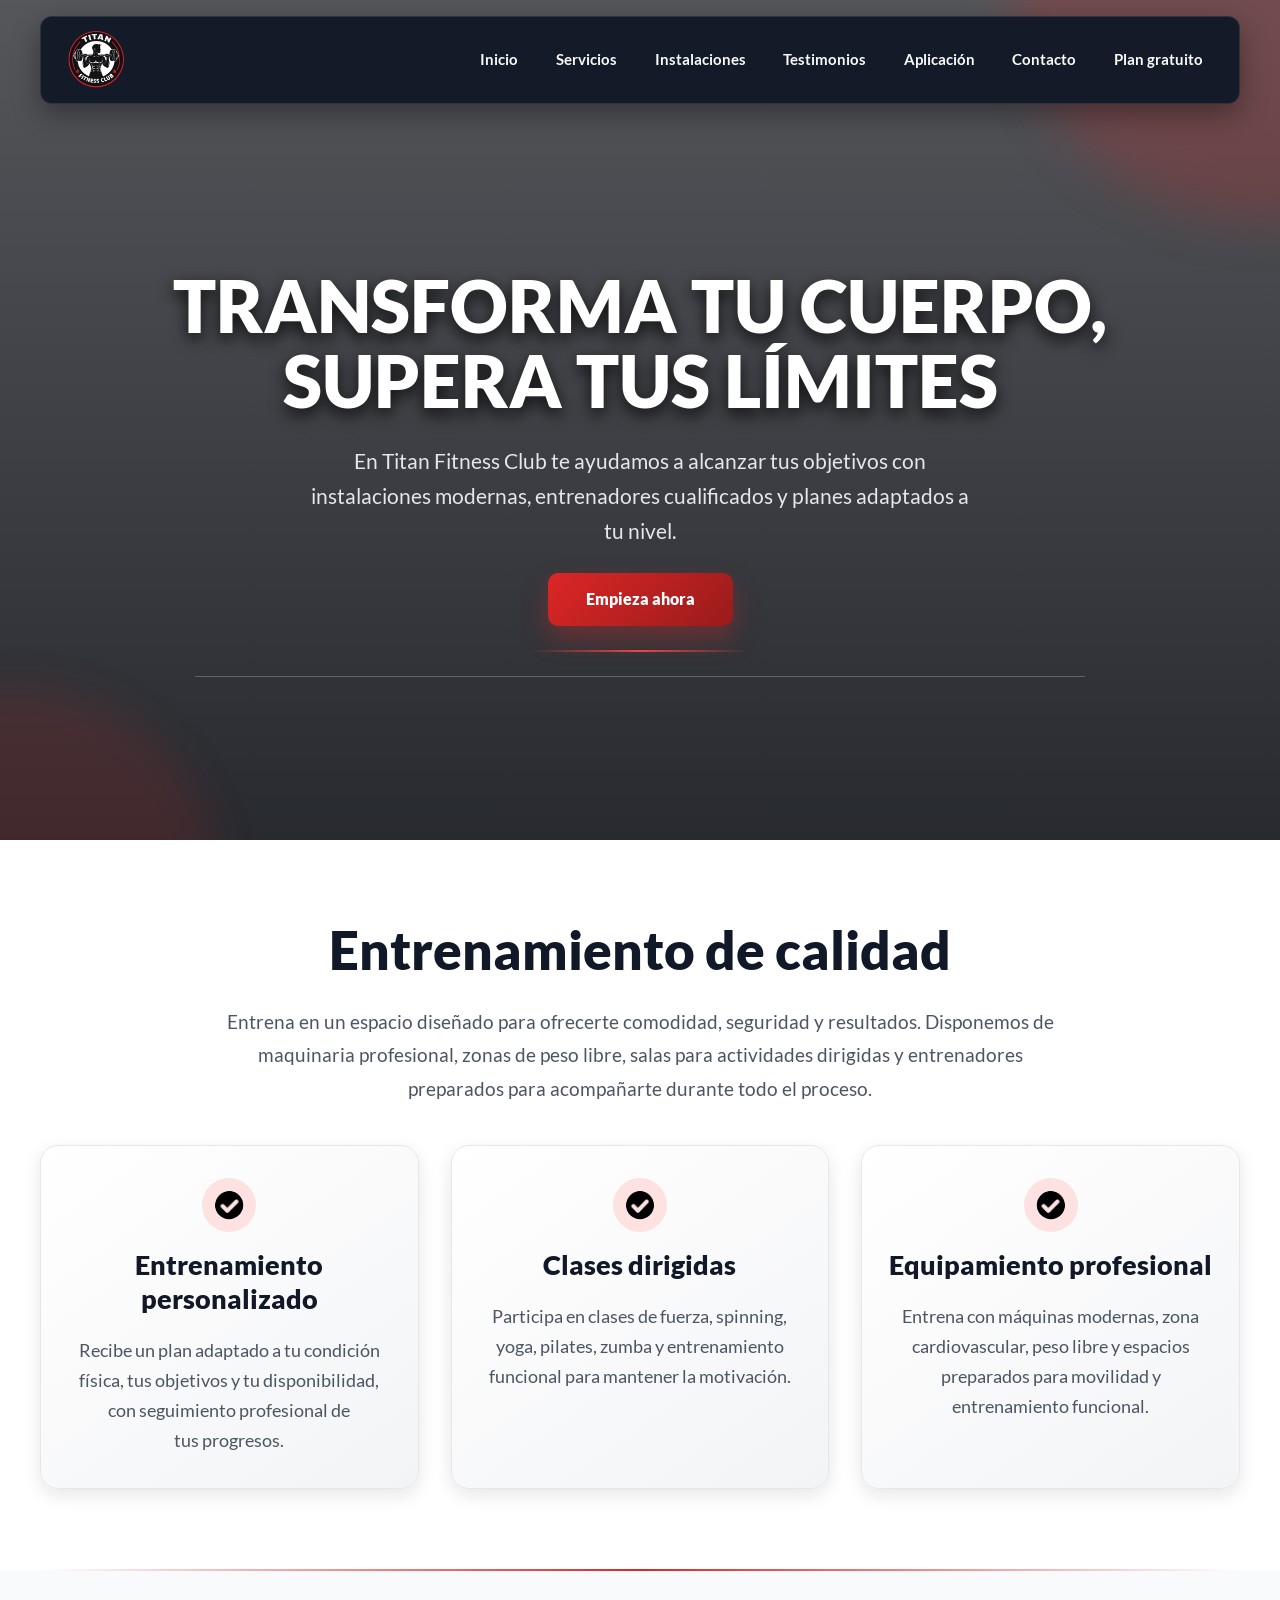
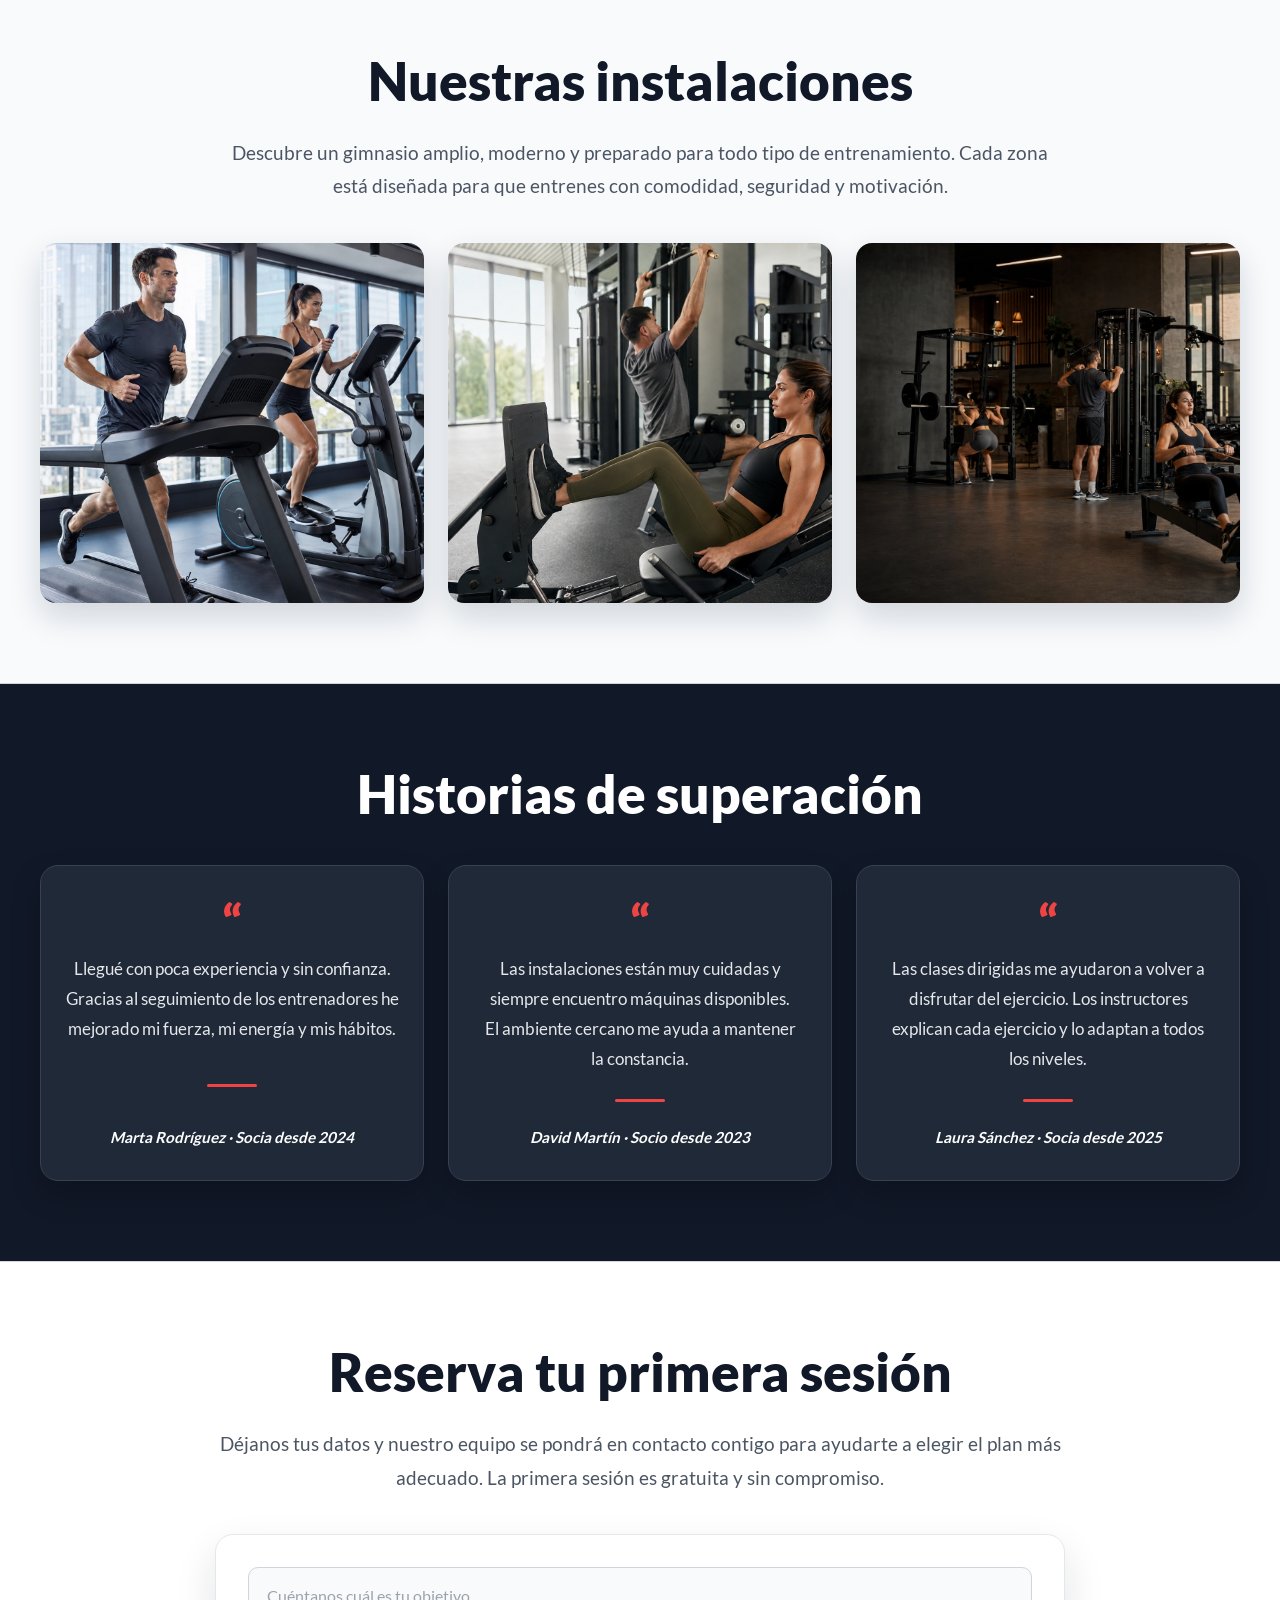
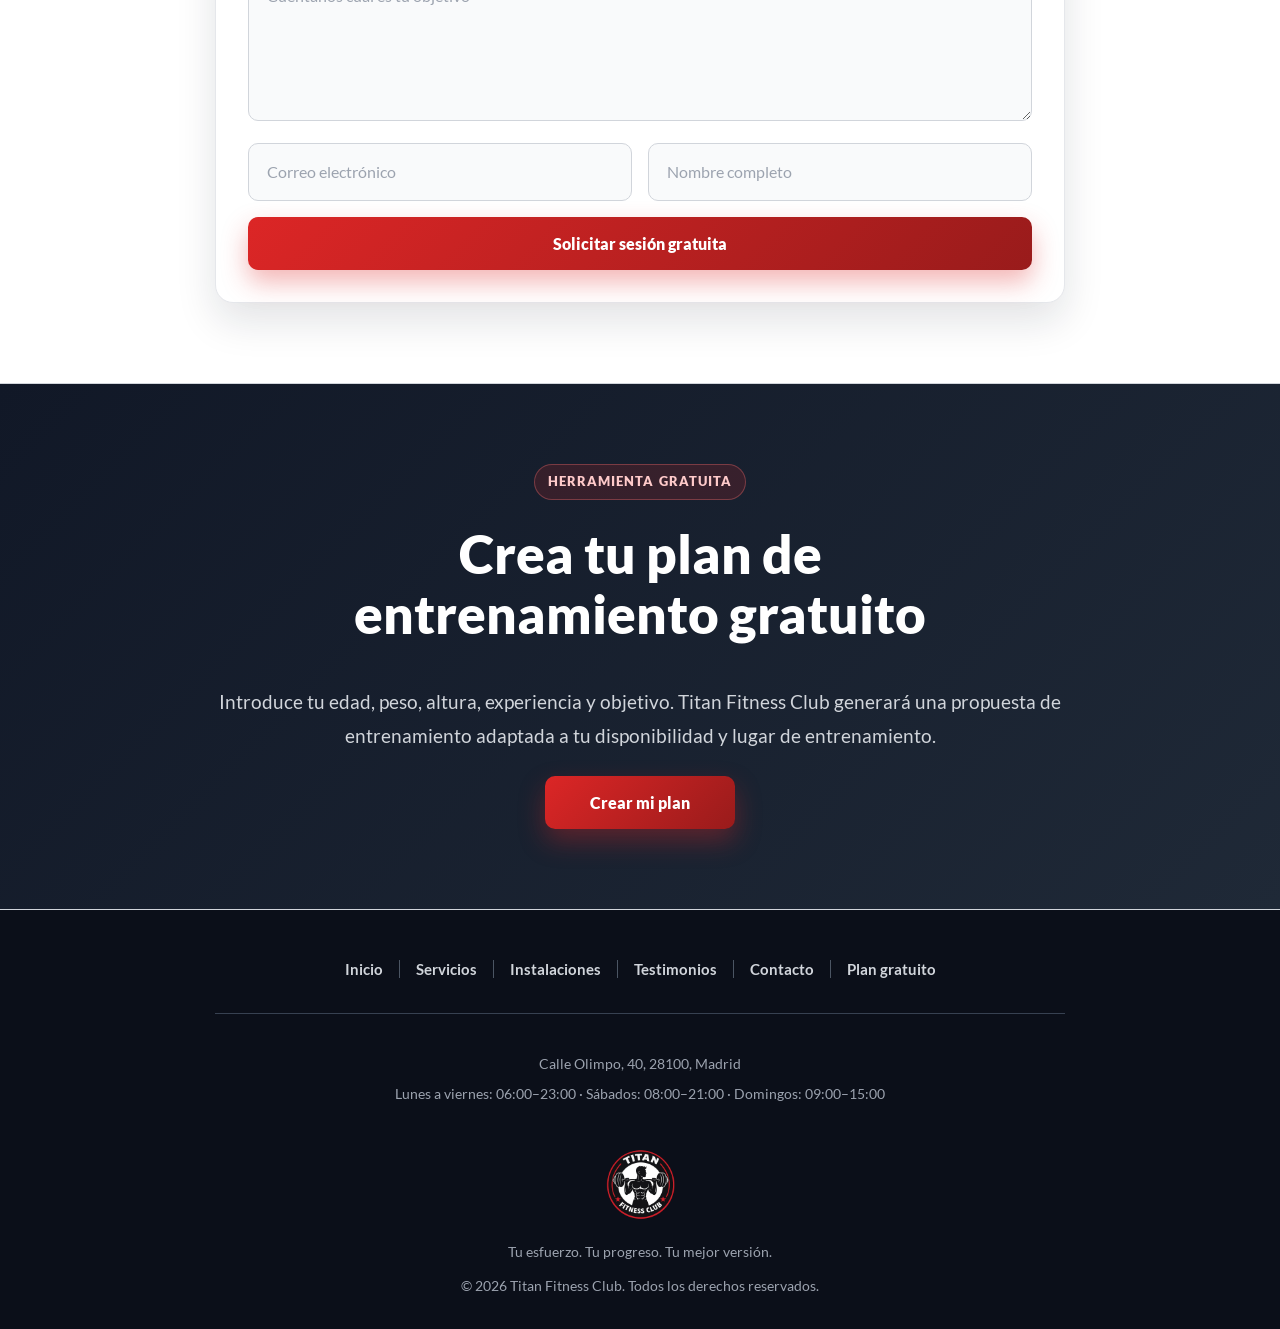
==== index.html @ e3893193 "Primer commit titan gym" ====
<!DOCTYPE html>
<html lang="es">

<head>
    <meta charset="UTF-8">
    <meta name="viewport" content="width=device-width, initial-scale=1.0">

    <meta name="description"
        content="Titan Fitness Club: gimnasio en Fuenlabrada con entrenamiento personalizado, clases dirigidas y equipamiento profesional.">
    <link rel="shortcut icon" href="/img/favicon/logo TITAN.ico" type="image/x-icon">

    <title>Titan Fitness Club</title>

    <link rel="stylesheet" href="/css/generales.css">
    <link rel="stylesheet" href="/css/style.css">
    <link rel="stylesheet" href="/css/responsivo.css">

    <link rel="shortcut icon" href="/img/logo/logo-titan.png" type="image/png">
</head>

<body>

    <header id="cabecera">

        <section class="logoymenu">

            <section class="menulog">
                <a href="#cabecera" aria-label="Ir al inicio">
                    <img src="/img/logo/logo TITAN.webp" alt="Logotipo de Titan Fitness Club" class="logo">
                </a>
            </section>

            <input type="checkbox" id="menuOculto" class="menuOculto" aria-label="Abrir o cerrar menú">

            <label for="menuOculto" class="menu-icon" aria-label="Abrir menú de navegación">
                &#8801;
            </label>

            <nav class="navegacionSub" aria-label="Navegación principal">
                <ul class="menu1">
                    <li><a href="#cabecera">Inicio</a></li>
                    <li><a href="#contenedorCaracteristicas">Servicios</a></li>
                    <li><a href="#galeriaDeProductos">Instalaciones</a></li>
                    <li><a href="#casosDeExito">Testimonios</a></li>
                    <li><a href="#descargaNuestraApp">Aplicación</a></li>
                    <li><a href="#contacto">Contacto</a></li>

                    <!-- Enlace hacia la aplicación del planificador -->
                    <li>
                        <a href="planificador.html">Plan gratuito</a>
                    </li>
                </ul>
            </nav>

        </section>

        <section class="contenedorTitulos">

            <h1 class="tituloWeb">
                Transforma tu cuerpo, supera tus límites
            </h1>

            <p class="subtitulo">
                En Titan Fitness Club te ayudamos a alcanzar tus objetivos
                con instalaciones modernas, entrenadores cualificados y
                planes adaptados a tu nivel.
            </p>

            <a href="#contacto" class="botonInicio">
                Empieza ahora
            </a>

            <div class="separadorGrisTexto"></div>
            <div class="separador2"></div>

        </section>

    </header>

    <main id="cuerpo">

        <!-- CARACTERÍSTICAS Y SERVICIOS -->

        <section id="contenedorCaracteristicas">

            <section class="textosCaracteristicas">

                <h2 class="tituloProducto titulos">
                    Entrenamiento de calidad
                </h2>

                <p class="parrafoCaracteristicas parrafos">
                    Entrena en un espacio diseñado para ofrecerte comodidad,
                    seguridad y resultados. Disponemos de maquinaria
                    profesional, zonas de peso libre, salas para actividades
                    dirigidas y entrenadores preparados para acompañarte
                    durante todo el proceso.
                </p>

            </section>

            <section id="bloqueCentralCaracteristicas">

                <section class="bloqueCentral1">

                    <figure class="contenedorLogoCheck">
                        <img src="/img/garrapata.png" alt="" class="imagencheck">

                        <h3 class="titlecentral">
                            Entrenamiento personalizado
                        </h3>
                    </figure>

                    <article class="bloque1">
                        <p class="textocolum">
                            Recibe un plan adaptado a tu condición física,
                            tus objetivos y tu disponibilidad, con seguimiento
                            profesional de tus progresos.
                        </p>
                    </article>

                </section>

                <section class="bloqueCentral1">

                    <figure class="contenedorLogoCheck">
                        <img src="/img/garrapata.png" alt="" class="imagencheck">

                        <h3 class="titlecentral">
                            Clases dirigidas
                        </h3>
                    </figure>

                    <article class="bloque1">
                        <p class="textocolum">
                            Participa en clases de fuerza, spinning, yoga,
                            pilates, zumba y entrenamiento funcional para
                            mantener la motivación.
                        </p>
                    </article>

                </section>

                <section class="bloqueCentral1">

                    <figure class="contenedorLogoCheck">
                        <img src="/img/garrapata.png" alt="" class="imagencheck">

                        <h3 class="titlecentral">
                            Equipamiento profesional
                        </h3>
                    </figure>

                    <article class="bloque1">
                        <p class="textocolum">
                            Entrena con máquinas modernas, zona cardiovascular,
                            peso libre y espacios preparados para movilidad y
                            entrenamiento funcional.
                        </p>
                    </article>

                </section>

            </section>

        </section>

        <div class="separadorAzul"></div>

        <!-- GALERÍA DE INSTALACIONES -->

        <section id="galeriaDeProductos">

            <h2 class="tituloGaleria titulos">
                Nuestras instalaciones
            </h2>

            <p class="textoGaleria parrafos">
                Descubre un gimnasio amplio, moderno y preparado para todo
                tipo de entrenamiento. Cada zona está diseñada para que
                entrenes con comodidad, seguridad y motivación.
            </p>

            <figure id="contenedorGaleria">

                <img src="/img/Corredores en cinta.webp" alt="Zona de musculación de Titan Fitness Club"
                    class="fotoGaleria" loading="lazy">

                <img src="/img/ejercicios de peso.webp" alt="Zona cardiovascular de Titan Fitness Club"
                    class="fotoGaleria" loading="lazy">

                <img src="/img/Ejercicios en máquinas.webp" alt="Sala de clases dirigidas de Titan Fitness Club"
                    class="fotoGaleria" loading="lazy">

            </figure>

        </section>

        <div class="separadorGris"></div>

        <!-- TESTIMONIOS -->

        <section class="casoExito" id="casosDeExito">

            <h2 class="tituloCasoExito titulos">
                Historias de superación
            </h2>

            <section id="contenedorCajas">

                <article class="caja">

                    <p class="textoCaso">
                        Llegué con poca experiencia y sin confianza. Gracias
                        al seguimiento de los entrenadores he mejorado mi
                        fuerza, mi energía y mis hábitos.
                    </p>

                    <div class="separadorCajas"></div>

                    <p class="nombre" id="nombreCeo1">
                        Marta Rodríguez · Socia desde 2024
                    </p>

                </article>

                <article class="caja">

                    <p class="textoCaso">
                        Las instalaciones están muy cuidadas y siempre
                        encuentro máquinas disponibles. El ambiente cercano
                        me ayuda a mantener la constancia.
                    </p>

                    <div class="separadorCajas"></div>

                    <p class="nombre" id="nombreCeo2">
                        David Martín · Socio desde 2023
                    </p>

                </article>

                <article class="caja">

                    <p class="textoCaso">
                        Las clases dirigidas me ayudaron a volver a disfrutar
                        del ejercicio. Los instructores explican cada ejercicio
                        y lo adaptan a todos los niveles.
                    </p>

                    <div class="separadorCajas"></div>

                    <p class="nombre" id="nombreCeo3">
                        Laura Sánchez · Socia desde 2025
                    </p>

                </article>

            </section>

        </section>

        <div class="separadorGris"></div>

        <!-- CONTACTO -->

        <section id="contacto">

            <h2 class="contacto titulos">
                Reserva tu primera sesión
            </h2>

            <p class="parrafoContacto parrafos">
                Déjanos tus datos y nuestro equipo se pondrá en contacto
                contigo para ayudarte a elegir el plan más adecuado.
                La primera sesión es gratuita y sin compromiso.
            </p>

            <form id="formularioContactanos" action="#" method="post">

                <section class="formularioSub">

                    <label for="mensaje" class="sr-only">
                        Mensaje
                    </label>

                    <textarea placeholder="Cuéntanos cuál es tu objetivo" id="mensaje" name="mensaje" rows="5"
                        required></textarea>

                </section>

                <section class="formulariosInf">

                    <label for="correo" class="sr-only">
                        Correo electrónico
                    </label>

                    <input type="email" class="emailAddress" id="correo" name="correo" placeholder="Correo electrónico"
                        autocomplete="email" required>

                    <label for="nombreCompleto" class="sr-only">
                        Nombre completo
                    </label>

                    <input type="text" class="fullName" id="nombreCompleto" name="nombreCompleto"
                        placeholder="Nombre completo" autocomplete="name" required>

                    <button type="submit" id="botonEnvio" class="botonFormulario">
                        Solicitar sesión gratuita
                    </button>

                </section>

            </form>

        </section>

        <div class="separadorGris"></div>

        <!-- APLICACIÓN -->


        <section class="bloqueDescargaApp" id="descargaNuestraApp">

            <!-- Contenedor del texto promocional -->
            <div class="presentacionPlanificador">

                <!-- Etiqueta destacada -->
                <span class="etiquetaPlanificador">
                    Herramienta gratuita
                </span>

                <!-- Título de la sección -->
                <h2 class="tituloApp titulos">
                    Crea tu plan de entrenamiento gratuito
                </h2>

                <!-- Descripción -->
                <p class="textoApp parrafos" id="textoAppid">
                    Introduce tu edad, peso, altura, experiencia y objetivo.
                    Titan Fitness Club generará una propuesta de entrenamiento
                    adaptada a tu disponibilidad y lugar de entrenamiento.
                </p>

                <!-- Enlace hacia la página independiente -->
                <a href="planificador.html" class="botonApp" id="butonAppid">
                    Crear mi plan
                </a>

            </div>

        </section>

    </main>

    <div class="separadorGris"></div>

    <footer id="pie">

        <nav class="contenedorNavInf" aria-label="Navegación del pie de página">

            <ul class="navegacionInf">

                <li><a href="#cabecera">Inicio</a></li>

                <li aria-hidden="true">
                    <div class="separadorMenu1"></div>
                </li>

                <li>
                    <a href="#contenedorCaracteristicas">Servicios</a>
                </li>

                <li aria-hidden="true">
                    <div class="separadorMenu1"></div>
                </li>

                <li>
                    <a href="#galeriaDeProductos">Instalaciones</a>
                </li>

                <li aria-hidden="true">
                    <div class="separadorMenu1"></div>
                </li>

                <li>
                    <a href="#casosDeExito">Testimonios</a>
                </li>

                <li aria-hidden="true">
                    <div class="separadorMenu1"></div>
                </li>

                <li>
                    <a href="#contacto">Contacto</a>
                </li>

                <li aria-hidden="true">
                    <div class="separadorMenu1"></div>
                </li>

                <!-- Enlace hacia el planificador desde el pie de página -->
                <li>
                    <a href="planificador.html">Plan gratuito</a>
                </li>


            </ul>

        </nav>

        <div class="separadorpie"></div>

        <section class="textoPieInf">

            <p class="textoPie1">
                Calle Olimpo, 40, 28100, Madrid
            </p>

            <p class="textoPie1">
                Lunes a viernes: 06:00–23:00 ·
                Sábados: 08:00–21:00 ·
                Domingos: 09:00–15:00
            </p>

        </section>

        <section class="textoPie">

            <img src="/img/logo/logo TITAN.webp" alt="Logotipo de Titan Fitness Club" class="logoPieC" loading="lazy">

            <p class="textoPie2">
                Tu esfuerzo. Tu progreso. Tu mejor versión.
            </p>

            <p class="textoPie2">
                © 2026 Titan Fitness Club. Todos los derechos reservados.
            </p>

        </section>

    </footer>
    <script src="/js/app.js" defer></script>

</body>

</html>
---- css/generales.css ----
/* =========================================================
   TITAN FITNESS CLUB
   GENERALES.CSS
   Reset, variables, fuentes y estilos globales
========================================================= */

/* =========================
   VARIABLES
========================= */

:root {
    --color-primary: #dc2626;
    --color-primary-dark: #991b1b;
    --color-primary-light: #fee2e2;

    --color-dark: #0b0f19;
    --color-dark-soft: #111827;
    --color-surface-dark: #1f2937;

    --color-text: #111827;
    --color-text-soft: #4b5563;
    --color-text-light: #e5e7eb;
    --color-muted: #9ca3af;

    --color-white: #ffffff;
    --color-background: #ffffff;
    --color-background-soft: #f8fafc;

    --color-border: #d1d5db;
    --color-border-dark: #374151;

    --shadow-small: 0 6px 18px rgb(15 23 42 / 10%);
    --shadow-medium: 0 14px 32px rgb(15 23 42 / 16%);
    --shadow-large: 0 22px 48px rgb(15 23 42 / 24%);

    --radius-small: 8px;
    --radius-medium: 12px;
    --radius-large: 18px;
    --radius-round: 999px;

    --container-width: 1200px;

    --transition-fast: 180ms ease;
    --transition-normal: 280ms ease;
}

/* =========================
   RESET
========================= */

*,
*::before,
*::after {
    box-sizing: border-box;
    margin: 0;
    padding: 0;
}

html {
    width: 100%;
    min-height: 100%;
    scroll-behavior: smooth;
    scroll-padding-top: 100px;
}

body {
    width: 100%;
    min-height: 100vh;

    color: var(--color-text);
    font-family: "Lato", Arial, Helvetica, sans-serif;
    font-size: 16px;
    font-weight: 400;
    line-height: 1.5;

    background-color: var(--color-background);
    overflow-x: hidden;
}

/* =========================
   FUENTES
========================= */

@font-face {
    font-family: "Lato";
    src: url("/fonts/Lato/Lato-Regular.ttf") format("truetype");
    font-style: normal;
    font-weight: 400;
    font-display: swap;
}

@font-face {
    font-family: "Lato";
    src: url("/fonts/Lato/Lato-Bold.ttf") format("truetype");
    font-style: normal;
    font-weight: 700;
    font-display: swap;
}

@font-face {
    font-family: "Lato";
    src: url("/fonts/Lato/Lato-Black.ttf") format("truetype");
    font-style: normal;
    font-weight: 900;
    font-display: swap;
}

/* =========================
   ELEMENTOS BASE
========================= */

body,
header,
main,
footer,
section,
article,
nav,
figure {
    display: block;
}

main {
    width: 100%;
}

img,
picture,
svg,
video {
    display: block;
    max-width: 100%;
}

img {
    height: auto;
}

ul,
ol {
    list-style: none;
}

a {
    color: inherit;
    text-decoration: none;
}

button,
input,
textarea,
select {
    color: inherit;
    font: inherit;
}

button {
    border: 0;
    cursor: pointer;
}

input,
textarea,
select {
    width: 100%;
}

textarea {
    resize: vertical;
}

button,
a,
input,
textarea,
select {
    -webkit-tap-highlight-color: transparent;
}

/* =========================
   ACCESIBILIDAD
========================= */

.sr-only {
    position: absolute;

    width: 1px;
    height: 1px;

    padding: 0;
    margin: -1px;

    overflow: hidden;
    clip: rect(0, 0, 0, 0);
    white-space: nowrap;

    border: 0;
}

a:focus-visible,
button:focus-visible,
input:focus-visible,
textarea:focus-visible,
select:focus-visible,
.menu-icon:focus-visible {
    outline: 3px solid var(--color-primary);
    outline-offset: 3px;
}

/* =========================
   TEXTOS GENERALES
========================= */

.titulos {
    width: 100%;
    margin: 0;

    color: var(--color-text);

    font-size: clamp(1.9rem, 7vw, 3.3rem);
    font-weight: 900;
    line-height: 1.15;

    text-align: center;
    text-wrap: balance;
}

.parrafos {
    width: min(100%, 850px);
    margin: 1rem auto 0;

    color: var(--color-text-soft);

    font-size: clamp(1rem, 1.5vw, 1.2rem);
    line-height: 1.75;

    text-align: center;
    text-wrap: pretty;
}

/* =========================
   SEPARADORES
========================= */

.separadorGris {
    width: 100%;
    height: 1px;
    background-color: var(--color-border);
}

.separadorAzul {
    width: min(calc(100% - 2rem), var(--container-width));
    height: 2px;
    margin-inline: auto;

    background:
        linear-gradient(
            90deg,
            transparent,
            var(--color-primary),
            transparent
        );
}

.separador3 {
    width: 100%;
    height: 1px;
    background-color: var(--color-border);
}

.separador4 {
    width: 100%;
    height: 1px;
    background-color: var(--color-primary);
}

/* =========================
   SELECCIÓN
========================= */

::selection {
    color: var(--color-white);
    background-color: var(--color-primary);
}

/* =========================
   SCROLLBAR
========================= */

::-webkit-scrollbar {
    width: 10px;
}

::-webkit-scrollbar-track {
    background-color: #e5e7eb;
}

::-webkit-scrollbar-thumb {
    background-color: var(--color-primary-dark);
    border: 2px solid #e5e7eb;
    border-radius: var(--radius-round);
}

::-webkit-scrollbar-thumb:hover {
    background-color: var(--color-primary);
}

/* =========================
   MOVIMIENTO REDUCIDO
========================= */

@media (prefers-reduced-motion: reduce) {
    html {
        scroll-behavior: auto;
    }

    *,
    *::before,
    *::after {
        scroll-behavior: auto !important;
        animation-duration: 0.01ms !important;
        animation-iteration-count: 1 !important;
        transition-duration: 0.01ms !important;
    }
}
---- css/style.css ----
/* =========================================================
   TITAN FITNESS CLUB
   STYLE.CSS
   Diseño base mobile-first
========================================================= */

/* =========================================================
   CABECERA
========================================================= */

#cabecera {
    width: 100%;
    min-height: 100svh;
    padding: 1rem 0;

    display: flex;
    flex-direction: column;

    position: relative;
    isolation: isolate;

    background:
        linear-gradient(
            rgb(4 7 13 / 68%),
            rgb(4 7 13 / 86%)
        ),
        url("/img/gimnasio/portada-gimnasio.jpg")
        center / cover no-repeat;

    overflow: clip;
}

#cabecera::before,
#cabecera::after {
    content: "";

    position: absolute;
    z-index: -1;

    border-radius: 50%;
    pointer-events: none;
}

#cabecera::before {
    width: 500px;
    height: 500px;

    top: -280px;
    right: -230px;

    background-color: rgb(220 38 38 / 22%);
    filter: blur(25px);
}

#cabecera::after {
    width: 400px;
    height: 400px;

    bottom: -250px;
    left: -180px;

    background-color: rgb(220 38 38 / 14%);
    filter: blur(20px);
}

/* =========================================================
   LOGO Y NAVEGACIÓN
========================================================= */

.logoymenu {
    width: min(calc(100% - 2rem), var(--container-width));
    min-height: 70px;

    margin-inline: auto;
    padding: 0.5rem 1rem;

    display: flex;
    align-items: center;

    position: relative;
    z-index: 100;

    background-color: rgb(17 24 39 / 96%);
    border: 1px solid rgb(255 255 255 / 10%);
    border-radius: var(--radius-medium);

    box-shadow: 0 10px 28px rgb(0 0 0 / 35%);
    backdrop-filter: blur(12px);
}

.menulog {
    display: flex;
    align-items: center;
    flex-shrink: 0;
}

.menulog a {
    display: flex;
    align-items: center;
}

.logo {
    width: clamp(56px, 14vw, 76px);
    aspect-ratio: 1;

    object-fit: contain;
    border-radius: 50%;
}

.menuOculto {
    position: absolute;

    width: 1px;
    height: 1px;

    opacity: 0;
    pointer-events: none;
}

.menu-icon {
    width: 46px;
    height: 46px;
    margin-left: auto;

    display: inline-flex;
    justify-content: center;
    align-items: center;

    color: var(--color-white);

    font-size: 2.2rem;
    line-height: 1;

    cursor: pointer;
    border-radius: var(--radius-small);

    transition:
        color var(--transition-fast),
        background-color var(--transition-fast);
}

.menu-icon:hover {
    color: #f87171;
    background-color: rgb(255 255 255 / 8%);
}

.navegacionSub {
    width: 100%;

    position: absolute;
    top: calc(100% + 0.5rem);
    right: 0;

    z-index: 200;

    visibility: hidden;
    opacity: 0;
    transform: translateY(-8px);
    pointer-events: none;

    transition:
        opacity var(--transition-fast),
        transform var(--transition-fast),
        visibility var(--transition-fast);
}

.menuOculto:checked ~ .navegacionSub {
    visibility: visible;
    opacity: 1;
    transform: translateY(0);
    pointer-events: auto;
}

.menu1 {
    width: min(92%, 320px);
    margin-left: auto;
    padding: 1rem;

    display: flex;
    flex-direction: column;
    gap: 0.4rem;

    background-color: rgb(17 24 39 / 99%);
    border: 1px solid var(--color-border-dark);
    border-radius: var(--radius-medium);

    box-shadow: 0 16px 32px rgb(0 0 0 / 42%);
}

.menu1 li {
    width: 100%;
}

.menu1 a {
    width: 100%;
    padding: 0.85rem 1rem;

    display: block;

    color: #f9fafb;

    font-size: 1rem;
    font-weight: 700;

    border-radius: var(--radius-small);

    transition:
        color var(--transition-fast),
        background-color var(--transition-fast);
}

.menu1 a:hover {
    color: var(--color-white);
    background-color: var(--color-primary);
}

/* =========================================================
   HERO
========================================================= */

.contenedorTitulos {
    width: min(100%, 1000px);
    min-height: calc(100svh - 100px);

    margin-inline: auto;
    padding: 4rem 1.25rem 3rem;

    display: flex;
    flex-direction: column;
    justify-content: center;
    align-items: center;
    gap: 1.5rem;
}

.tituloWeb {
    width: min(100%, 950px);

    color: var(--color-white);

    font-size: clamp(2rem, 10vw, 4.8rem);
    font-weight: 900;
    line-height: 1.05;

    text-align: center;
    text-transform: uppercase;
    text-wrap: balance;

    text-shadow: 0 6px 16px rgb(0 0 0 / 80%);
}

.subtitulo {
    width: min(100%, 720px);

    color: var(--color-text-light);

    font-size: clamp(1rem, 4.5vw, 1.3rem);
    line-height: 1.7;

    text-align: center;
    text-wrap: pretty;
}

.botonInicio,
.botonFormulario,
.botonApp {
    min-height: 50px;
    padding: 0.9rem 1.8rem;

    display: inline-flex;
    justify-content: center;
    align-items: center;

    color: var(--color-white);

    font-weight: 800;
    text-align: center;

    background:
        linear-gradient(
            135deg,
            var(--color-primary),
            var(--color-primary-dark)
        );

    border-radius: 10px;
    box-shadow: 0 12px 26px rgb(220 38 38 / 34%);

    transition:
        transform var(--transition-normal),
        box-shadow var(--transition-normal),
        filter var(--transition-normal);
}

.botonInicio {
    min-width: 185px;
}

.botonInicio:hover,
.botonFormulario:hover,
.botonApp:hover {
    transform: translateY(-3px);
    box-shadow: 0 17px 34px rgb(220 38 38 / 44%);
    filter: brightness(1.06);
}

.botonInicio:active,
.botonFormulario:active,
.botonApp:active {
    transform: translateY(0);
}

.separadorGrisTexto {
    width: min(35%, 220px);
    height: 2px;

    background:
        linear-gradient(
            90deg,
            transparent,
            #ef4444,
            transparent
        );
}

.separador2 {
    width: min(95%, 1100px);
    height: 1px;
    background-color: rgb(255 255 255 / 24%);
}

/* =========================================================
   CUERPO
========================================================= */

#cuerpo {
    width: 100%;
    background-color: var(--color-background);
}

/* =========================================================
   CARACTERÍSTICAS
========================================================= */

#contenedorCaracteristicas {
    width: 100%;
    padding: 4rem 1rem;

    background-color: var(--color-white);
}

.textosCaracteristicas {
    width: min(100%, 950px);
    margin-inline: auto;
}

.tituloProducto {
    margin: 0;
}

.parrafoCaracteristicas {
    margin-top: 1.5rem;
}

#bloqueCentralCaracteristicas {
    width: min(100%, var(--container-width));
    margin: 2.5rem auto 0;

    display: grid;
    grid-template-columns: 1fr;
    gap: 1.25rem;
}

.bloqueCentral1 {
    width: 100%;
    min-width: 0;
    padding: 1.5rem 1.25rem;

    display: flex;
    flex-direction: column;
    align-items: center;

    background:
        linear-gradient(
            145deg,
            var(--color-white),
            #f3f4f6
        );

    border: 1px solid #e5e7eb;
    border-radius: var(--radius-large);

    box-shadow: var(--shadow-small);

    transition:
        transform var(--transition-normal),
        border-color var(--transition-normal),
        box-shadow var(--transition-normal);
}

.bloqueCentral1:hover {
    transform: translateY(-6px);
    border-color: var(--color-primary);
    box-shadow: var(--shadow-medium);
}

.contenedorLogoCheck {
    width: 100%;

    display: flex;
    flex-direction: column;
    align-items: center;
    gap: 1rem;
}

.imagencheck {
    width: 54px;
    aspect-ratio: 1;
    padding: 0.8rem;

    object-fit: contain;

    background-color: var(--color-primary-light);
    border-radius: 50%;
}

.titlecentral {
    width: 100%;

    color: var(--color-text);

    font-size: clamp(1.3rem, 4vw, 1.7rem);
    font-weight: 800;
    line-height: 1.25;

    text-align: center;
    text-wrap: balance;
}

.bloque1 {
    width: 100%;
    margin-top: 1.25rem;
}

.textocolum {
    width: 100%;

    color: var(--color-text-soft);

    font-size: clamp(1rem, 1.4vw, 1.1rem);
    line-height: 1.7;

    text-align: center;
    text-wrap: pretty;
}

/* =========================================================
   GALERÍA
========================================================= */

#galeriaDeProductos {
    width: 100%;
    padding: 4rem 1rem;

    display: flex;
    flex-direction: column;
    align-items: center;

    background-color: var(--color-background-soft);
}

.tituloGaleria {
    margin: 0;
}

.textoGaleria {
    margin-top: 1.5rem;
}

#contenedorGaleria {
    width: min(100%, var(--container-width));
    margin: 2.5rem auto 0;

    display: grid;
    grid-template-columns: 1fr;
    gap: 1.25rem;
}

.fotoGaleria {
    width: 100%;
    height: 250px;

    object-fit: cover;

    border-radius: 16px;
    box-shadow: var(--shadow-medium);

    transition:
        transform var(--transition-normal),
        filter var(--transition-normal),
        box-shadow var(--transition-normal);
}

.fotoGaleria:hover {
    transform: translateY(-6px) scale(1.015);
    filter: brightness(0.9);
    box-shadow: var(--shadow-large);
}

/* =========================================================
   TESTIMONIOS
========================================================= */

#casosDeExito {
    width: 100%;
    padding: 4rem 1rem;

    background-color: var(--color-dark-soft);
    overflow: clip;
}

.tituloCasoExito {
    color: var(--color-white);
}

#contenedorCajas {
    width: min(100%, var(--container-width));
    margin: 2.5rem auto 0;

    display: grid;
    grid-template-columns: 1fr;
    gap: 1.25rem;
}

.caja {
    width: 100%;
    min-width: 0;
    padding: 1.75rem 1.25rem;

    display: flex;
    flex-direction: column;
    align-items: center;
    justify-content: space-between;

    background-color: var(--color-surface-dark);
    border: 1px solid var(--color-border-dark);
    border-radius: var(--radius-large);

    box-shadow: 0 14px 30px rgb(0 0 0 / 22%);

    transition:
        transform var(--transition-normal),
        border-color var(--transition-normal);
}

.caja:hover {
    transform: translateY(-6px);
    border-color: #ef4444;
}

.textoCaso {
    color: var(--color-text-light);

    font-size: 1.05rem;
    line-height: 1.8;

    text-align: center;
    text-wrap: pretty;
}

.textoCaso::before {
    content: "“";

    display: block;
    margin-bottom: 0.5rem;

    color: #ef4444;

    font-size: 3rem;
    font-weight: 900;
    line-height: 1;
}

.separadorCajas {
    width: 50px;
    height: 3px;
    margin: 1.5rem 0;

    background-color: #ef4444;
    border-radius: var(--radius-round);
}

.nombre {
    color: var(--color-white);

    font-size: 0.95rem;
    font-style: italic;
    font-weight: 700;

    text-align: center;
}

/* =========================================================
   CONTACTO
========================================================= */

#contacto {
    width: 100%;
    padding: 4rem 1rem;

    display: flex;
    flex-direction: column;
    align-items: center;

    background-color: var(--color-white);
}

.parrafoContacto {
    margin-top: 1.5rem;
}

#formularioContactanos {
    width: min(100%, 850px);
    margin: 2.5rem auto 0;
    padding: 1.25rem;

    display: flex;
    flex-direction: column;
    gap: 1rem;

    background-color: var(--color-white);
    border: 1px solid #e5e7eb;
    border-radius: var(--radius-large);

    box-shadow: 0 18px 40px rgb(15 23 42 / 12%);
}

.formularioSub {
    width: 100%;
}

.formulariosInf {
    width: 100%;

    display: grid;
    grid-template-columns: 1fr;
    gap: 1rem;
}

#mensaje,
.emailAddress,
.fullName {
    width: 100%;
    min-width: 0;
    padding: 1rem 1.1rem;

    color: var(--color-text);

    background-color: #f9fafb;
    border: 1px solid var(--color-border);
    border-radius: 10px;
    outline: none;

    transition:
        border-color var(--transition-fast),
        box-shadow var(--transition-fast),
        background-color var(--transition-fast);
}

#mensaje {
    min-height: 140px;
}

#mensaje::placeholder,
.emailAddress::placeholder,
.fullName::placeholder {
    color: var(--color-muted);
    opacity: 1;
}

#mensaje:focus,
.emailAddress:focus,
.fullName:focus {
    background-color: var(--color-white);
    border-color: var(--color-primary);
    box-shadow: 0 0 0 4px rgb(220 38 38 / 12%);
}

.botonFormulario {
    width: 100%;
}

/* =========================================================
   APLICACIÓN
========================================================= */

.bloqueDescargaApp {
    width: 100%;
    padding: 4rem 1rem;

    display: flex;
    flex-direction: column;
    align-items: center;

    background:
        linear-gradient(
            135deg,
            var(--color-dark-soft),
            var(--color-surface-dark)
        );
}

.tituloApp {
    color: var(--color-white);
}

.textoApp {
    color: #d1d5db;
}

.formularioApp {
    width: 100%;
    margin-top: 2rem;

    display: flex;
    justify-content: center;
}

.botonApp {
    min-width: 190px;
}

/* =========================================================
   FOOTER
========================================================= */

#pie {
    width: 100%;
    padding: 3rem 1rem 2rem;

    display: flex;
    flex-direction: column;
    align-items: center;

    background-color: var(--color-dark);
}

.contenedorNavInf {
    width: 100%;
}

.navegacionInf {
    width: min(100%, 1000px);
    margin-inline: auto;

    display: flex;
    flex-direction: column;
    align-items: center;
    gap: 0.9rem;
}

.navegacionInf li {
    display: flex;
    align-items: center;
}

.navegacionInf a {
    color: #d1d5db;

    font-size: 0.95rem;
    font-weight: 700;

    transition: color var(--transition-fast);
}

.navegacionInf a:hover {
    color: #ef4444;
}

.separadorMenu1 {
    display: none;
}

.separadorpie {
    width: min(90%, 850px);
    height: 1px;
    margin: 2rem auto;

    background-color: var(--color-border-dark);
}

.textoPieInf {
    width: min(100%, 800px);
    text-align: center;
}

.textoPie1 {
    margin: 0.4rem 0;

    color: var(--color-muted);

    font-size: 0.9rem;
    line-height: 1.6;
}

.textoPie {
    width: 100%;
    margin-top: 2rem;

    display: flex;
    flex-direction: column;
    align-items: center;
    gap: 0.8rem;
}

.logoPieC {
    width: 85px;
    aspect-ratio: 1;

    object-fit: contain;
    border-radius: 50%;
}

.textoPie2 {
    color: var(--color-muted);

    font-size: 0.9rem;
    line-height: 1.5;

    text-align: center;
}
/* =========================================================
   PLANIFICADOR DE ENTRENAMIENTO
========================================================= */

.presentacionPlanificador {
    width: min(100%, 900px);
    margin-inline: auto;

    display: flex;
    flex-direction: column;
    align-items: center;
    gap: 1.5rem;
}

.etiquetaPlanificador {
    width: fit-content;
    padding: 0.45rem 0.85rem;

    display: inline-flex;
    align-items: center;

    color: #fecaca;

    font-size: 0.8rem;
    font-weight: 800;
    letter-spacing: 0.08em;
    text-transform: uppercase;

    background-color: rgb(220 38 38 / 16%);
    border: 1px solid rgb(248 113 113 / 35%);
    border-radius: var(--radius-round);
}

#planificador {
    width: 100%;
    padding: 4rem 1rem;

    background:
        linear-gradient(
            180deg,
            #f8fafc 0%,
            #ffffff 100%
        );
}

.cabeceraPlanificador {
    width: min(100%, 900px);
    margin-inline: auto;

    display: flex;
    flex-direction: column;
    align-items: center;
    gap: 1rem;

    text-align: center;
}

.cabeceraPlanificador .etiquetaPlanificador {
    color: var(--color-primary-dark);
    background-color: var(--color-primary-light);
    border-color: #fecaca;
}

.aplicacionPlanificador {
    width: min(100%, var(--container-width));
    margin: 3rem auto 0;
}

#formularioPlan {
    width: 100%;
    padding: clamp(1.25rem, 4vw, 2.5rem);

    background-color: var(--color-white);
    border: 1px solid #e5e7eb;
    border-radius: var(--radius-large);

    box-shadow: var(--shadow-medium);
}

.encabezadoFormularioPlan {
    margin-bottom: 2rem;
}

.encabezadoFormularioPlan h3 {
    color: var(--color-text);

    font-size: clamp(1.4rem, 4vw, 2rem);
    font-weight: 900;
}

.encabezadoFormularioPlan p {
    margin-top: 0.5rem;

    color: var(--color-text-soft);
    line-height: 1.6;
}

.erroresFormulario {
    margin-bottom: 1.5rem;
    padding: 1rem 1.25rem;

    color: #7f1d1d;

    background-color: #fef2f2;
    border: 1px solid #fecaca;
    border-radius: var(--radius-medium);
}

.erroresFormulario strong {
    display: block;
    margin-bottom: 0.5rem;
}

.erroresFormulario ul {
    padding-left: 1.25rem;
    list-style: disc;
}

.erroresFormulario li + li {
    margin-top: 0.25rem;
}

.rejillaFormulario {
    display: grid;
    grid-template-columns: 1fr;
    gap: 1.25rem;
}

.grupoFormulario {
    min-width: 0;

    display: flex;
    flex-direction: column;
    gap: 0.5rem;
}

.grupoFormulario label,
.grupoFormulario legend {
    color: var(--color-text);

    font-size: 0.95rem;
    font-weight: 800;
}

.grupoFormulario label span[aria-hidden="true"] {
    color: var(--color-primary);
}

.grupoFormulario small {
    color: var(--color-text-soft);
    font-size: 0.78rem;
    line-height: 1.4;
}

.grupoFormulario input,
.grupoFormulario select {
    min-height: 50px;
    padding: 0.85rem 1rem;

    color: var(--color-text);

    background-color: #f9fafb;
    border: 1px solid var(--color-border);
    border-radius: 10px;
    outline: none;

    transition:
        border-color var(--transition-fast),
        box-shadow var(--transition-fast),
        background-color var(--transition-fast);
}

.grupoFormulario input:focus,
.grupoFormulario select:focus {
    background-color: var(--color-white);
    border-color: var(--color-primary);
    box-shadow: 0 0 0 4px rgb(220 38 38 / 12%);
}

.grupoFormulario input[aria-invalid="true"],
.grupoFormulario select[aria-invalid="true"] {
    border-color: var(--color-primary);
    background-color: #fef2f2;
}

.grupoFormularioCompleto {
    grid-column: 1 / -1;
}

.campoLimitaciones,
.campoSeguridad {
    padding: 1.25rem;

    border: 1px solid #e5e7eb;
    border-radius: var(--radius-medium);
}

.campoSeguridad {
    background-color: #fffbeb;
    border-color: #fde68a;
}

.campoSeguridad p {
    margin: 0.5rem 0 1rem;

    color: #78350f;

    font-size: 0.9rem;
    line-height: 1.5;
}

.opcionesLimitaciones,
.opcionesSeguridad {
    display: grid;
    grid-template-columns: 1fr;
    gap: 0.75rem;
}

.opcionCheckbox {
    min-height: 46px;
    padding: 0.75rem;

    display: flex;
    align-items: flex-start;
    gap: 0.75rem;

    cursor: pointer;

    background-color: #f9fafb;
    border: 1px solid #e5e7eb;
    border-radius: 9px;

    transition:
        border-color var(--transition-fast),
        background-color var(--transition-fast);
}

.opcionCheckbox:hover {
    border-color: #fca5a5;
    background-color: #fff7f7;
}

.opcionCheckbox input {
    width: 18px;
    height: 18px;
    min-height: auto;
    margin-top: 0.1rem;

    accent-color: var(--color-primary);
    flex-shrink: 0;
}

.opcionCheckbox span {
    font-size: 0.9rem;
    line-height: 1.45;
}

.opcionAdvertencia {
    background-color: #ffffff;
    border-color: #fde68a;
}

.aceptacionAviso {
    margin-top: 1.5rem;
    padding: 1rem;

    display: flex;
    align-items: flex-start;
    gap: 0.75rem;

    cursor: pointer;

    color: var(--color-text-soft);

    font-size: 0.9rem;
    line-height: 1.5;

    background-color: #f8fafc;
    border: 1px solid #e5e7eb;
    border-radius: var(--radius-medium);
}

.aceptacionAviso input {
    width: 18px;
    height: 18px;
    margin-top: 0.15rem;

    flex-shrink: 0;
    accent-color: var(--color-primary);
}

.accionesFormularioPlan {
    margin-top: 2rem;

    display: flex;
    flex-direction: column;
    gap: 0.75rem;
}

.botonGenerarPlan,
.botonSecundarioPlan {
    min-height: 52px;
    padding: 0.9rem 1.5rem;

    font-weight: 800;

    border-radius: 10px;

    transition:
        transform var(--transition-normal),
        box-shadow var(--transition-normal),
        background-color var(--transition-normal);
}

.botonGenerarPlan {
    color: var(--color-white);

    background:
        linear-gradient(
            135deg,
            var(--color-primary),
            var(--color-primary-dark)
        );

    box-shadow: 0 12px 26px rgb(220 38 38 / 28%);
}

.botonGenerarPlan:hover {
    transform: translateY(-2px);
    box-shadow: 0 16px 32px rgb(220 38 38 / 38%);
}

.botonSecundarioPlan {
    color: var(--color-text);

    background-color: #f3f4f6;
    border: 1px solid var(--color-border);
}

.botonSecundarioPlan:hover {
    background-color: #e5e7eb;
}


/* =========================================================
   RESULTADO DEL PLAN
========================================================= */

.resultadoPlan {
    width: 100%;
    margin-top: 3rem;
    padding: clamp(1.25rem, 4vw, 2.5rem);

    background-color: var(--color-white);
    border: 1px solid #e5e7eb;
    border-radius: var(--radius-large);

    box-shadow: var(--shadow-medium);
}

.resultadoPlan[hidden] {
    display: none;
}

.cabeceraResultadoPlan {
    display: flex;
    flex-direction: column;
    gap: 1.5rem;
}

.cabeceraResultadoPlan .etiquetaPlanificador {
    color: var(--color-primary-dark);
    background-color: var(--color-primary-light);
    border-color: #fecaca;
}

.cabeceraResultadoPlan h3 {
    margin-top: 0.75rem;

    color: var(--color-text);

    font-size: clamp(1.6rem, 5vw, 2.5rem);
    font-weight: 900;
}

.accionesResultado {
    display: flex;
    flex-wrap: wrap;
    gap: 0.75rem;
}

.botonAccionResultado {
    min-height: 42px;
    padding: 0.65rem 1rem;

    color: var(--color-text);

    font-weight: 800;

    background-color: #f3f4f6;
    border: 1px solid var(--color-border);
    border-radius: 8px;
}

.botonAccionResultado:hover {
    background-color: #e5e7eb;
}

.botonEliminarPlan {
    color: #991b1b;
    background-color: #fef2f2;
    border-color: #fecaca;
}

.resumenUsuario {
    margin-top: 2rem;

    display: grid;
    grid-template-columns: 1fr;
    gap: 0.75rem;
}

.datoResumen {
    padding: 1rem;

    background-color: #f8fafc;
    border: 1px solid #e5e7eb;
    border-radius: 10px;
}

.datoResumen strong {
    display: block;

    color: var(--color-text-soft);

    font-size: 0.76rem;
    letter-spacing: 0.05em;
    text-transform: uppercase;
}

.datoResumen span {
    display: block;
    margin-top: 0.3rem;

    color: var(--color-text);

    font-size: 1rem;
    font-weight: 800;
}

.avisoResultado {
    margin-top: 1.5rem;
    padding: 1rem 1.25rem;

    color: #1e3a8a;

    line-height: 1.6;

    background-color: #eff6ff;
    border: 1px solid #bfdbfe;
    border-radius: var(--radius-medium);
}

.contenidoPlan {
    margin-top: 2rem;

    display: grid;
    grid-template-columns: 1fr;
    gap: 1.5rem;
}

.diaEntrenamiento {
    min-width: 0;
    overflow: hidden;

    background-color: var(--color-white);
    border: 1px solid #e5e7eb;
    border-radius: var(--radius-large);

    box-shadow: var(--shadow-small);
}

.cabeceraDia {
    padding: 1.25rem;

    color: var(--color-white);

    background:
        linear-gradient(
            135deg,
            var(--color-dark-soft),
            var(--color-surface-dark)
        );
}

.cabeceraDia span {
    color: #fca5a5;

    font-size: 0.75rem;
    font-weight: 800;
    letter-spacing: 0.06em;
    text-transform: uppercase;
}

.cabeceraDia h4 {
    margin-top: 0.35rem;

    font-size: 1.25rem;
    font-weight: 900;
}

.cabeceraDia p {
    margin-top: 0.4rem;

    color: #d1d5db;

    font-size: 0.88rem;
    line-height: 1.5;
}

.listaEjercicios {
    padding: 1.25rem;
}

.ejercicioPlan {
    padding: 1rem 0;

    display: grid;
    grid-template-columns: 1fr;
    gap: 0.75rem;

    border-bottom: 1px solid #e5e7eb;
}

.ejercicioPlan:first-child {
    padding-top: 0;
}

.ejercicioPlan:last-child {
    padding-bottom: 0;
    border-bottom: 0;
}

.informacionEjercicio h5 {
    color: var(--color-text);

    font-size: 1rem;
    font-weight: 900;
}

.informacionEjercicio p {
    margin-top: 0.35rem;

    color: var(--color-text-soft);

    font-size: 0.88rem;
    line-height: 1.55;
}

.datosEjercicio {
    display: flex;
    flex-wrap: wrap;
    gap: 0.4rem;
}

.datoEjercicio {
    padding: 0.35rem 0.55rem;

    color: #7f1d1d;

    font-size: 0.75rem;
    font-weight: 800;

    background-color: #fef2f2;
    border: 1px solid #fecaca;
    border-radius: var(--radius-round);
}

.avisoProfesional {
    margin-top: 2rem;
    padding: 1.25rem;

    color: #78350f;

    background-color: #fffbeb;
    border: 1px solid #fde68a;
    border-radius: var(--radius-medium);
}

.avisoProfesional h4 {
    font-size: 1rem;
    font-weight: 900;
}

.avisoProfesional p {
    margin-top: 0.4rem;

    font-size: 0.9rem;
    line-height: 1.6;
}
---- css/responsivo.css ----
/* =========================================================
   TITAN FITNESS CLUB
   RESPONSIVO.CSS
   Solo media queries y ajustes de dispositivos
========================================================= */

/* =========================================================
   MÓVILES MUY PEQUEÑOS
========================================================= */

@media screen and (max-width: 359px) {
    .logoymenu {
        width: calc(100% - 0.75rem);
        padding-inline: 0.6rem;
    }

    .logo {
        width: 48px;
    }

    .menu-icon {
        width: 40px;
        height: 40px;
        font-size: 1.9rem;
    }

    .contenedorTitulos {
        padding-inline: 0.85rem;
    }

    .tituloWeb {
        font-size: 1.75rem;
    }

    .botonInicio,
    .botonApp {
        width: 100%;
    }

    #formularioContactanos {
        padding: 1rem;
    }
}

/* =========================================================
   MÓVILES GRANDES
=========================================================== */

@media screen and (min-width: 480px) {
    #contenedorCaracteristicas,
    #galeriaDeProductos,
    #casosDeExito,
    #contacto,
    .bloqueDescargaApp {
        padding-block: 4.5rem;
        padding-inline: 1.25rem;
    }

    .bloqueCentral1,
    .caja {
        padding: 1.75rem 1.5rem;
    }

    .fotoGaleria {
        height: 300px;
    }

    #formularioContactanos {
        padding: 1.5rem;
    }
}

/* =========================================================
   TABLET
========================================================= */

@media screen and (min-width: 768px) {
    #cabecera {
        min-height: 75svh;
    }

    .logoymenu {
        width: min(calc(100% - 3rem), var(--container-width));
        padding-inline: 1.25rem;
    }

    .logo {
        width: 70px;
    }

    .menu-icon {
        display: none;
    }

    .navegacionSub {
        width: auto;
        margin-left: auto;

        position: static;

        visibility: visible;
        opacity: 1;
        transform: none;
        pointer-events: auto;
    }

    .menu1 {
        width: auto;
        padding: 0;
        margin: 0;

        flex-direction: row;
        align-items: center;
        gap: 0.1rem;

        background-color: transparent;
        border: 0;
        box-shadow: none;
    }

    .menu1 li {
        width: auto;
    }

    .menu1 a {
        width: auto;
        padding: 0.7rem 0.55rem;

        font-size: clamp(0.76rem, 1.2vw, 1rem);
        text-align: center;
    }

    .menu1 a:hover {
        color: #f87171;
        background-color: rgb(255 255 255 / 8%);
    }

    .contenedorTitulos {
        min-height: 65svh;
        padding: 5rem 2rem 4rem;
    }

    .tituloWeb {
        font-size: clamp(2.8rem, 6vw, 4.5rem);
    }

    .subtitulo {
        width: min(72%, 720px);
        font-size: clamp(1.05rem, 2vw, 1.3rem);
    }

    #contenedorCaracteristicas,
    #galeriaDeProductos,
    #casosDeExito,
    #contacto,
    .bloqueDescargaApp {
        padding-block: 5rem;
        padding-inline: 1.5rem;
    }

    #bloqueCentralCaracteristicas {
        grid-template-columns: repeat(2, minmax(0, 1fr));
        gap: 1.5rem;
    }

    .bloqueCentral1 {
        min-height: 290px;
        padding: 2rem 1.5rem;
    }

    #contenedorGaleria {
        grid-template-columns: repeat(2, minmax(0, 1fr));
        gap: 1.5rem;
    }

    .fotoGaleria {
        height: 320px;
    }

    #contenedorCajas {
        grid-template-columns: repeat(2, minmax(0, 1fr));
        gap: 1.5rem;
    }

    .caja {
        min-height: 300px;
        padding: 2rem 1.5rem;
    }

    #formularioContactanos {
        padding: 2rem;
    }

    .formulariosInf {
        grid-template-columns: repeat(2, minmax(0, 1fr));
    }

    .botonFormulario {
        grid-column: 1 / -1;
    }

    .navegacionInf {
        flex-direction: row;
        justify-content: center;
        flex-wrap: wrap;
        gap: 1rem;
    }

    .separadorMenu1 {
        width: 1px;
        height: 18px;

        display: block;

        background-color: #4b5563;
    }
}

/* =========================================================
   ESCRITORIO
========================================================= */

@media screen and (min-width: 1024px) {
    #cabecera {
        min-height: 80svh;
    }

    .logoymenu {
        position: sticky;
        top: 1rem;
    }

    .menu1 {
        gap: 0.35rem;
    }

    .menu1 a {
        padding: 0.75rem 0.8rem;
    }

    .contenedorTitulos {
        min-height: 70svh;
    }

    #bloqueCentralCaracteristicas {
        grid-template-columns: repeat(3, minmax(0, 1fr));
        gap: 2rem;
    }

    #contenedorGaleria {
        grid-template-columns: repeat(3, minmax(0, 1fr));
    }

    .fotoGaleria {
        height: 330px;
    }

    #contenedorCajas {
        grid-template-columns: repeat(3, minmax(0, 1fr));
    }
}

/* =========================================================
   ESCRITORIO GRANDE
========================================================= */

@media screen and (min-width: 1280px) {
    #cabecera {
        min-height: 90svh;
    }

    .contenedorTitulos {
        min-height: 80svh;
    }

    .menu1 a {
        padding-inline: 1rem;
    }

    .fotoGaleria {
        height: 360px;
    }
}

/* =========================================================
   PANTALLAS MUY GRANDES
========================================================= */

@media screen and (min-width: 1536px) {
    #cabecera {
        min-height: 95svh;
    }

    .contenedorTitulos {
        min-height: 85svh;
    }

    .tituloWeb {
        max-width: 1050px;
        font-size: 5rem;
    }

    .subtitulo {
        max-width: 760px;
        font-size: 1.35rem;
    }
}

/* =========================================================
   MÓVIL EN HORIZONTAL
========================================================= */

@media screen and (orientation: landscape) and (max-height: 600px) {
    #cabecera {
        min-height: 100svh;
    }

    .contenedorTitulos {
        min-height: auto;
        padding-block: 2.5rem;
        gap: 1rem;
    }

    .tituloWeb {
        font-size: clamp(2rem, 6vw, 3.2rem);
    }

    .subtitulo {
        font-size: 1rem;
        line-height: 1.5;
    }

    .botonInicio {
        min-height: 44px;
        padding-block: 0.7rem;
    }
}

/* =========================================================
   DISPOSITIVOS CON RATÓN
========================================================= */

@media (hover: hover) and (pointer: fine) {
    .bloqueCentral1:hover {
        transform: translateY(-6px);
    }

    .fotoGaleria:hover {
        transform: translateY(-6px) scale(1.015);
    }

    .caja:hover {
        transform: translateY(-6px);
    }
}

/* =========================================================
   IMPRESIÓN
========================================================= */

@media print {
    .logoymenu,
    .botonInicio,
    .formularioApp,
    #formularioContactanos {
        display: none !important;
    }

    #cabecera {
        min-height: auto;
        color: #000000;
        background: none;
    }

    .tituloWeb,
    .subtitulo {
        color: #000000;
        text-shadow: none;
    }

    #casosDeExito,
    .bloqueDescargaApp,
    #pie {
        color: #000000;
        background: #ffffff;
    }

    .tituloCasoExito,
    .tituloApp,
    .textoCaso,
    .nombre,
    .textoApp,
    .textoPie1,
    .textoPie2 {
        color: #000000;
    }

    .caja {
        border: 1px solid #000000;
        box-shadow: none;
    }
}
/* =========================================================
   RESPONSIVE DEL PLANIFICADOR
========================================================= */

@media screen and (min-width: 600px) {

    .rejillaFormulario {
        grid-template-columns: repeat(2, minmax(0, 1fr));
    }

    .opcionesLimitaciones,
    .opcionesSeguridad {
        grid-template-columns: repeat(2, minmax(0, 1fr));
    }

    .accionesFormularioPlan {
        flex-direction: row;
    }

    .botonGenerarPlan,
    .botonSecundarioPlan {
        flex: 1;
    }

    .resumenUsuario {
        grid-template-columns: repeat(2, minmax(0, 1fr));
    }

    .cabeceraResultadoPlan {
        flex-direction: row;
        justify-content: space-between;
        align-items: flex-start;
    }
}

@media screen and (min-width: 768px) {

    #planificador {
        padding: 5rem 1.5rem;
    }

    .contenidoPlan {
        grid-template-columns: repeat(2, minmax(0, 1fr));
    }

    .ejercicioPlan {
        grid-template-columns: minmax(0, 1fr) auto;
        align-items: center;
    }

    .datosEjercicio {
        max-width: 180px;
        justify-content: flex-end;
    }
}

@media screen and (min-width: 1024px) {

    .rejillaFormulario {
        grid-template-columns: repeat(3, minmax(0, 1fr));
    }

    .grupoFormularioCompleto {
        grid-column: 1 / -1;
    }

    .opcionesLimitaciones {
        grid-template-columns: repeat(5, minmax(0, 1fr));
    }

    .opcionesSeguridad {
        grid-template-columns: repeat(2, minmax(0, 1fr));
    }

    .resumenUsuario {
        grid-template-columns: repeat(4, minmax(0, 1fr));
    }

    .contenidoPlan {
        grid-template-columns: repeat(2, minmax(0, 1fr));
    }
}

@media screen and (min-width: 1400px) {

    .contenidoPlan {
        grid-template-columns: repeat(3, minmax(0, 1fr));
    }
}

@media print {

    body * {
        visibility: hidden;
    }

    #resultadoPlan,
    #resultadoPlan * {
        visibility: visible;
    }

    #resultadoPlan {
        width: 100%;
        margin: 0;
        padding: 0;

        position: absolute;
        inset: 0;

        box-shadow: none;
        border: 0;
    }

    .accionesResultado,
    .avisoProfesional {
        display: none;
    }

    .contenidoPlan {
        display: block;
    }

    .diaEntrenamiento {
        margin-bottom: 1rem;

        break-inside: avoid;
        box-shadow: none;
    }
}
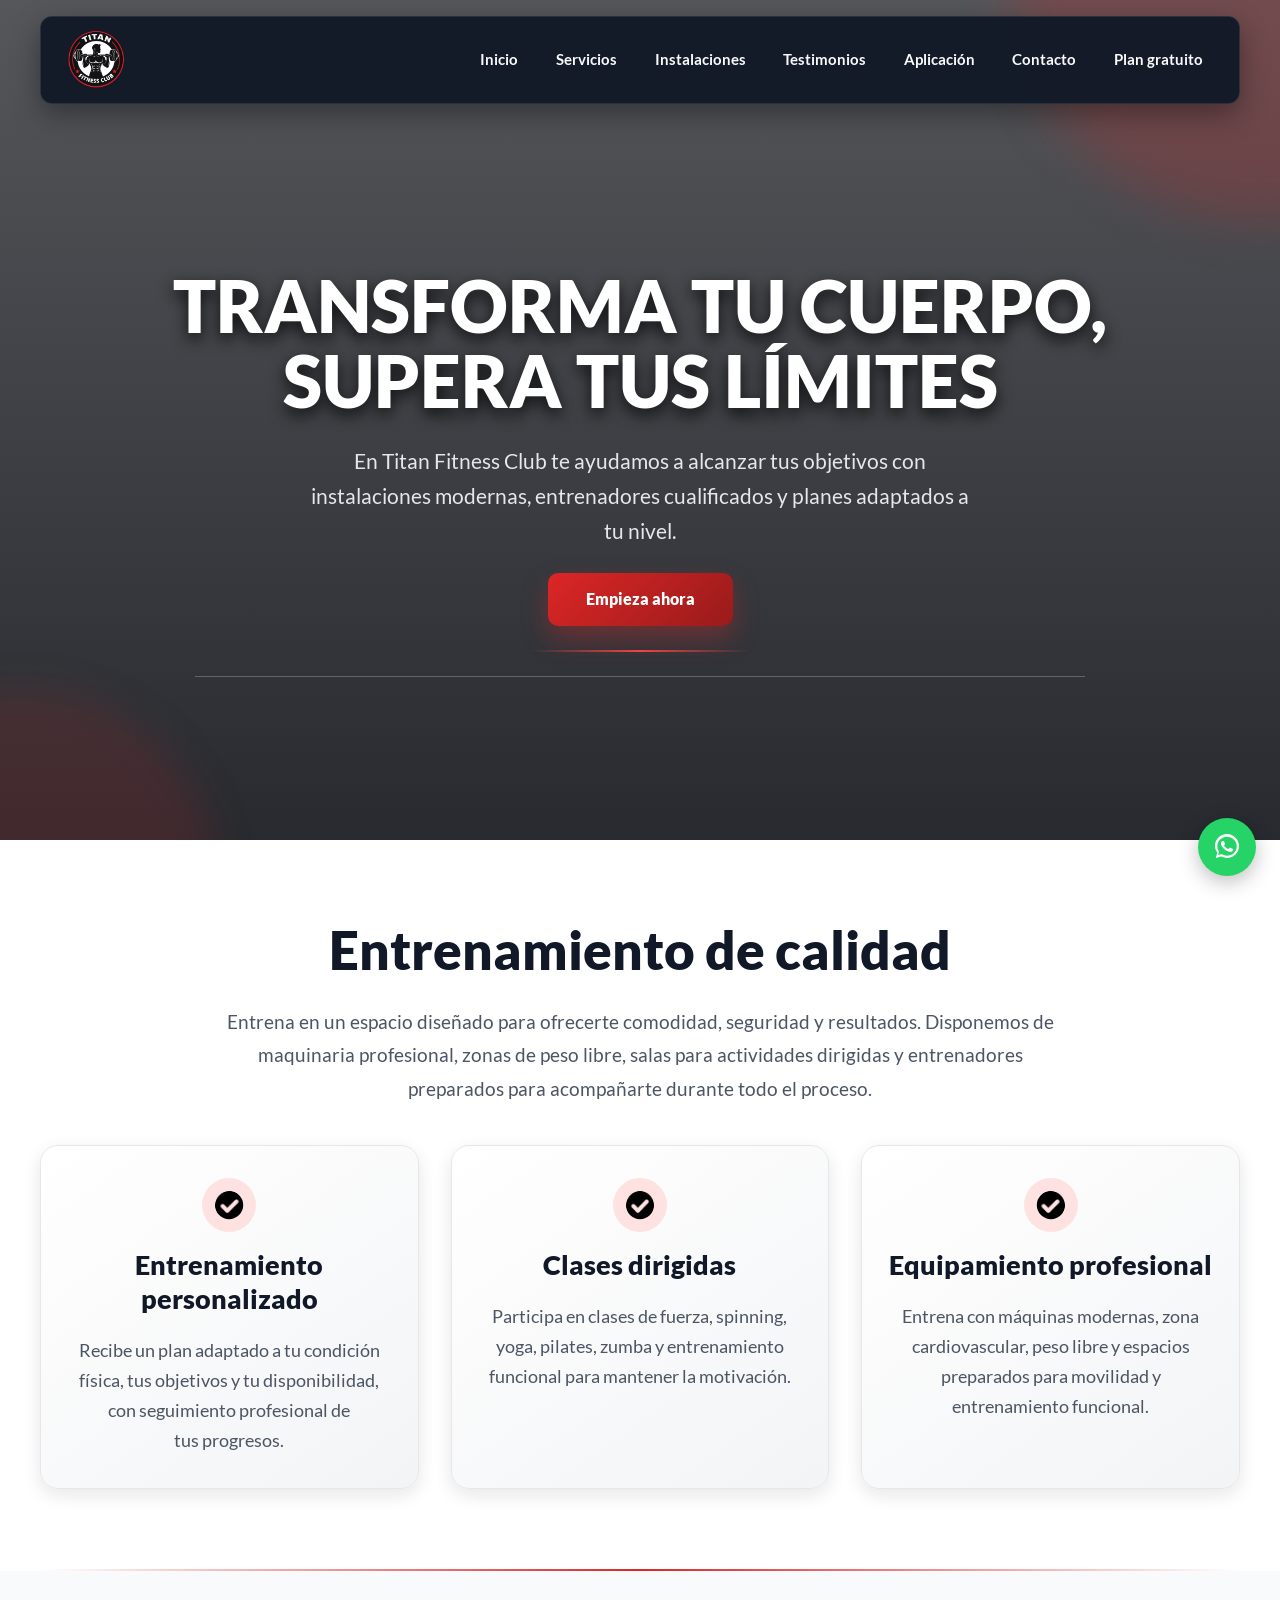
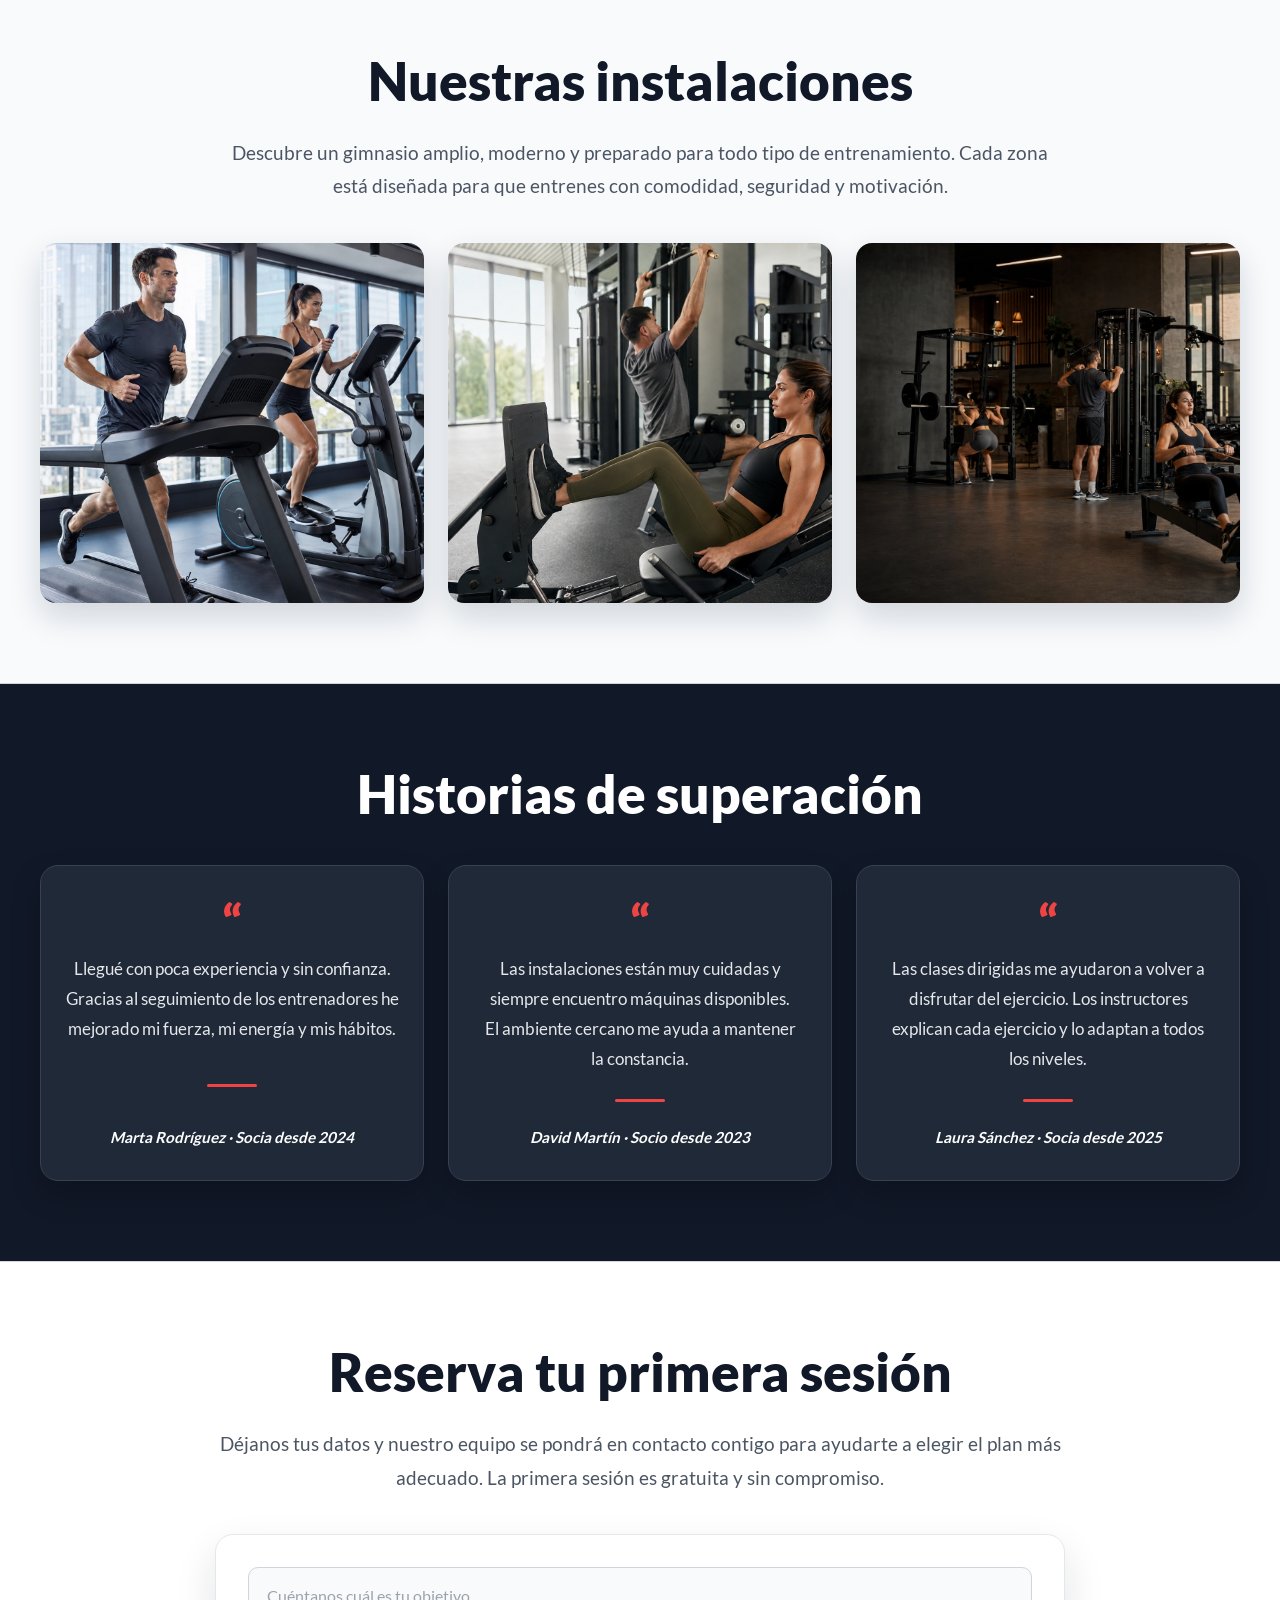
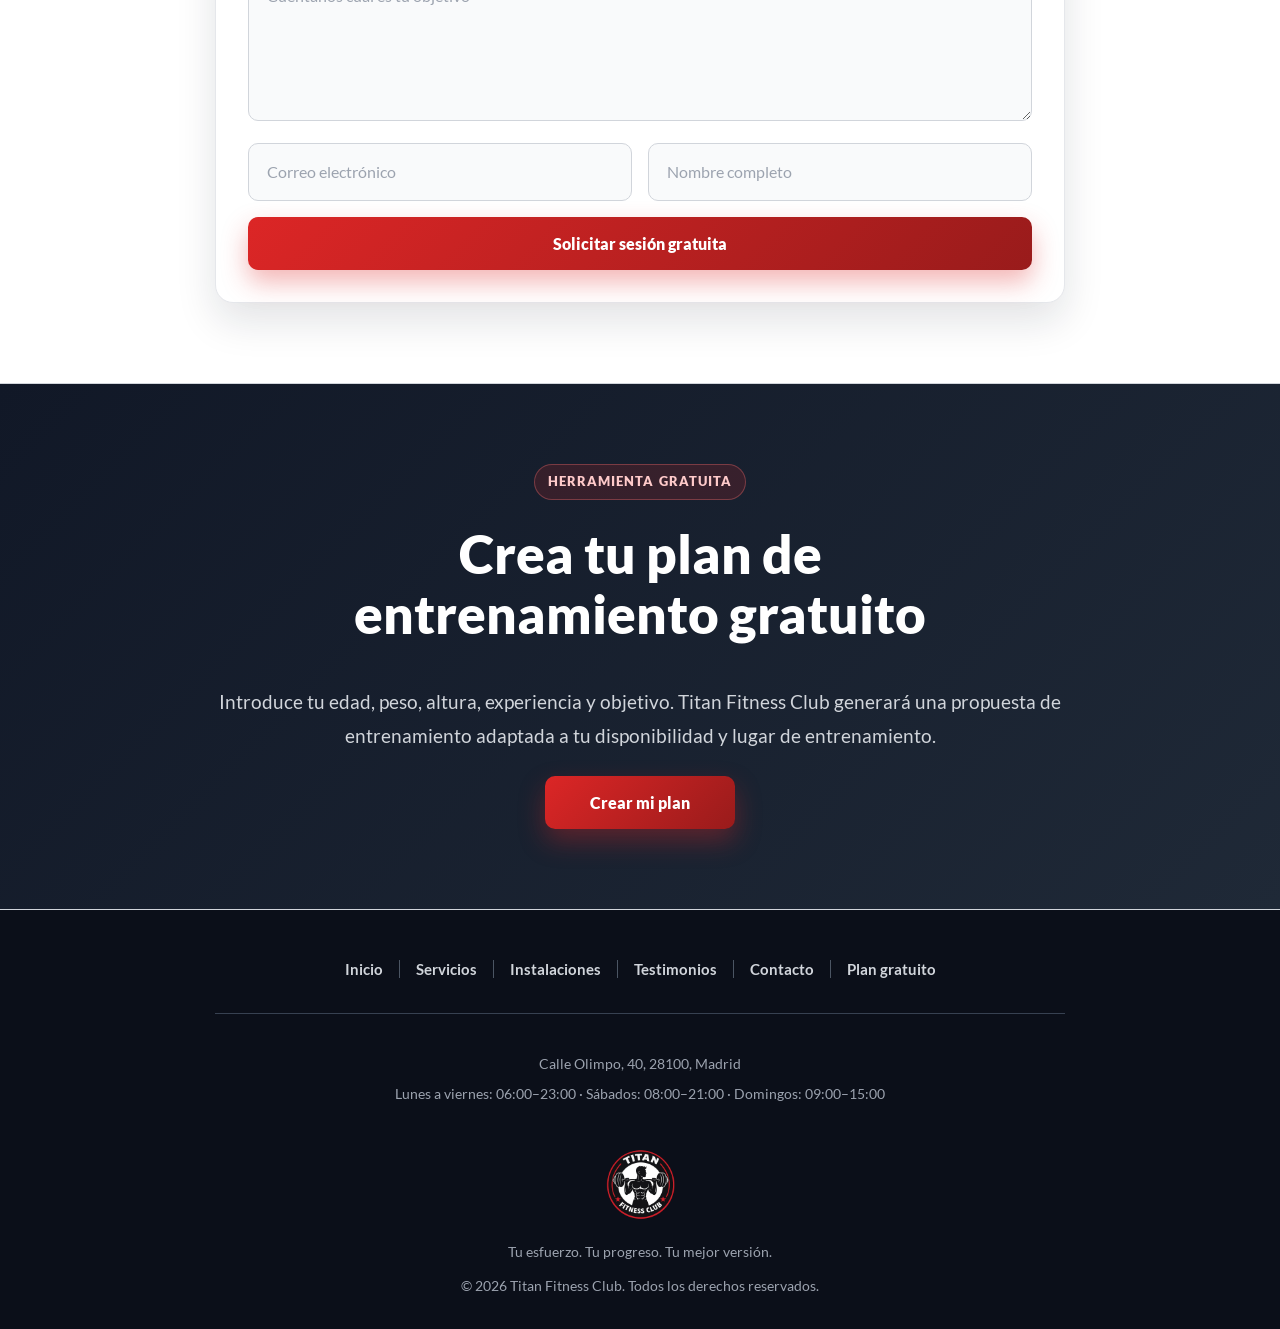
==== commit 63538a64: "contacto y whatsapp" ====
--- a/index.html
+++ b/index.html
@@ -276,42 +276,110 @@
                 La primera sesión es gratuita y sin compromiso.
             </p>
 
-            <form id="formularioContactanos" action="#" method="post">
-
-                <section class="formularioSub">
-
-                    <label for="mensaje" class="sr-only">
-                        Mensaje
-                    </label>
-
-                    <textarea placeholder="Cuéntanos cuál es tu objetivo" id="mensaje" name="mensaje" rows="5"
-                        required></textarea>
-
-                </section>
-
-                <section class="formulariosInf">
-
-                    <label for="correo" class="sr-only">
-                        Correo electrónico
-                    </label>
-
-                    <input type="email" class="emailAddress" id="correo" name="correo" placeholder="Correo electrónico"
-                        autocomplete="email" required>
-
-                    <label for="nombreCompleto" class="sr-only">
-                        Nombre completo
-                    </label>
-
-                    <input type="text" class="fullName" id="nombreCompleto" name="nombreCompleto"
-                        placeholder="Nombre completo" autocomplete="name" required>
-
-                    <button type="submit" id="botonEnvio" class="botonFormulario">
-                        Solicitar sesión gratuita
-                    </button>
-
-                </section>
-
-            </form>
+          <form
+    id="formularioContactanos"
+    action="https://api.web3forms.com/submit"
+    method="POST"
+>
+    <!-- Clave pública de Web3Forms -->
+    <input
+        type="hidden"
+        name="access_key"
+        value="73ec6723-cdf5-4c05-a679-2beb7bcf0efe"
+    >
+
+    <!-- Asunto del correo que recibo -->
+    <input
+        type="hidden"
+        name="subject"
+        value="Nueva solicitud de sesión - Titan Fitness Club"
+    >
+
+    <!-- Nombre que aparecerá como origen del formulario -->
+    <input
+        type="hidden"
+        name="from_name"
+        value="Web Titan Fitness Club"
+    >
+
+    <section class="formularioSub">
+
+        <label for="mensaje" class="sr-only">
+            Objetivo o mensaje
+        </label>
+
+        <textarea
+            id="mensaje"
+            name="message"
+            rows="5"
+            maxlength="1000"
+            placeholder="Cuéntanos cuál es tu objetivo"
+            required
+        ></textarea>
+
+    </section>
+
+    <section class="formulariosInf">
+
+        <label for="correo" class="sr-only">
+            Correo electrónico
+        </label>
+
+        <input
+            type="email"
+            class="emailAddress"
+            id="correo"
+            name="email"
+            placeholder="Correo electrónico"
+            autocomplete="email"
+            maxlength="254"
+            required
+        >
+
+        <label for="nombreCompleto" class="sr-only">
+            Nombre completo
+        </label>
+
+        <input
+            type="text"
+            class="fullName"
+            id="nombreCompleto"
+            name="name"
+            placeholder="Nombre completo"
+            autocomplete="name"
+            minlength="2"
+            maxlength="80"
+            required
+        >
+
+        <!-- Campo anti-spam invisible para usuarios reales -->
+        <input
+            type="checkbox"
+            name="botcheck"
+            tabindex="-1"
+            autocomplete="off"
+            style="display: none;"
+        >
+
+        <button
+            type="submit"
+            id="botonEnvio"
+            class="botonFormulario"
+        >
+            Solicitar sesión gratuita
+        </button>
+
+    </section>
+
+    </form>
+
+        <div
+            id="estadoFormulario"
+            class="estadoFormulario"
+            role="status"
+            aria-live="polite"
+            hidden
+        ></div>
 
         </section>
 
@@ -442,6 +510,28 @@
     </footer>
     <script src="/js/app.js" defer></script>
 
+
+    <!-- Botón flotante de WhatsApp -->
+    <a
+    href="https://wa.me/34626747642?text=Hola%20Titan%20Fitness%2C%20quiero%20informaci%C3%B3n%20sobre%20vuestros%20planes."
+    class="whatsappFlotante"
+    target="_blank"
+    rel="noopener noreferrer"
+    aria-label="Contactar con Titan Fitness por WhatsApp"
+>
+    <svg
+        viewBox="0 0 32 32"
+        aria-hidden="true"
+        focusable="false"
+    >
+        <path
+            fill="currentColor"
+            d="M16.04 3C9.39 3 4 8.25 4 14.72c0 2.58.87 4.97 2.34 6.9L4.8 27l5.58-1.46a12.3 12.3 0 0 0 5.66 1.37C22.69 26.91 28 21.66 28 15.19 28 8.72 22.69 3 16.04 3Zm0 21.76a10.1 10.1 0 0 1-5.14-1.4l-.37-.22-3.31.87.89-3.17-.24-.39a9.42 9.42 0 0 1-1.55-5.2c0-5.26 4.36-9.55 9.72-9.55 5.35 0 9.71 4.29 9.71 9.55 0 5.25-4.36 9.51-9.71 9.51Zm5.33-7.15c-.29-.14-1.73-.84-2-.93-.27-.1-.47-.14-.67.14-.2.29-.77.94-.95 1.13-.17.19-.35.21-.64.07-.29-.14-1.23-.44-2.34-1.41a8.8 8.8 0 0 1-1.62-1.98c-.17-.29-.02-.44.13-.58.13-.13.29-.34.44-.51.14-.17.19-.29.29-.48.1-.19.05-.36-.02-.51-.08-.14-.67-1.58-.92-2.16-.24-.58-.49-.5-.67-.51h-.57c-.2 0-.52.07-.79.36-.27.29-1.04 1-1.04 2.44 0 1.43 1.07 2.82 1.21 3.01.15.19 2.1 3.14 5.09 4.4.71.3 1.27.48 1.7.61.72.22 1.37.19 1.88.12.58-.08 1.73-.7 1.98-1.37.24-.67.24-1.25.17-1.37-.07-.12-.27-.19-.56-.33Z"
+        />
+    </svg>
+</a>
+    
+
 </body>
 
 </html>
--- a/css/style.css
+++ b/css/style.css
@@ -1427,4 +1427,160 @@
 
     font-size: 0.9rem;
     line-height: 1.6;
+}
+
+/* =========================================================
+   ESTADO DEL FORMULARIO
+========================================================= */
+
+
+
+.estadoFormulario {
+    width: 100%;
+    max-width: 750px;
+    margin: 24px auto 0;
+    padding: 20px 24px;
+
+    display: flex;
+    flex-direction: column;
+    gap: 6px;
+
+    border-radius: 8px;
+
+    font-family: inherit;
+
+    animation: aparecerEstado 0.3s ease;
+}
+
+.estadoFormulario[hidden] {
+    display: none;
+}
+
+.estadoFormulario strong {
+    font-size: 1.1rem;
+    font-weight: 700;
+}
+
+.estadoFormulario span {
+    font-size: 0.95rem;
+    line-height: 1.5;
+}
+
+
+/* ÉXITO */
+
+.estadoFormulario--exito {
+    color: #ffffff;
+
+    background-color: #111111;
+
+    border-left: 5px solid #007bff;
+}
+
+.estadoFormulario--exito strong {
+    color: #007bff;
+}
+
+
+/* ERROR */
+
+.estadoFormulario--error {
+    color: #ffffff;
+
+    background-color: #111111;
+
+    border-left: 5px solid #dc3545;
+}
+
+.estadoFormulario--error strong {
+    color: #ff5a67;
+}
+
+
+/* BOTÓN MIENTRAS ENVÍA */
+
+#botonEnvio:disabled {
+    opacity: 0.65;
+    cursor: not-allowed;
+}
+
+
+/* ANIMACIÓN */
+
+@keyframes aparecerEstado {
+
+    from {
+        opacity: 0;
+        transform: translateY(8px);
+    }
+
+    to {
+        opacity: 1;
+        transform: translateY(0);
+    }
+}
+
+
+/* =========================================================
+    BOTÓN DE WHATSAPP FLOTANTE
+========================================================= */
+
+.whatsappFlotante {
+    position: fixed;
+    right: 24px;
+    bottom: 24px;
+
+    width: 58px;
+    height: 58px;
+
+    display: flex;
+    align-items: center;
+    justify-content: center;
+
+    color: #ffffff;
+    background-color: #25d366;
+
+    border-radius: 50%;
+    box-shadow: 0 6px 20px rgba(0, 0, 0, 0.25);
+
+    z-index: 1000;
+
+    transition:
+        transform 0.2s ease,
+        background-color 0.2s ease,
+        box-shadow 0.2s ease;
+}
+
+.whatsappFlotante svg {
+    width: 32px;
+    height: 32px;
+}
+
+.whatsappFlotante:hover {
+    background-color: #1ebe5d;
+    transform: translateY(-3px) scale(1.05);
+    box-shadow: 0 8px 25px rgba(0, 0, 0, 0.35);
+}
+
+.whatsappFlotante:focus-visible {
+    outline: 3px solid #ffffff;
+    outline-offset: 4px;
+}
+
+.whatsappFlotante:active {
+    transform: scale(0.96);
+}
+
+@media (max-width: 600px) {
+    .whatsappFlotante {
+        width: 54px;
+        height: 54px;
+        right: 16px;
+        bottom: 16px;
+    }
+
+    .whatsappFlotante svg {
+        width: 30px;
+        height: 30px;
+    }
 }
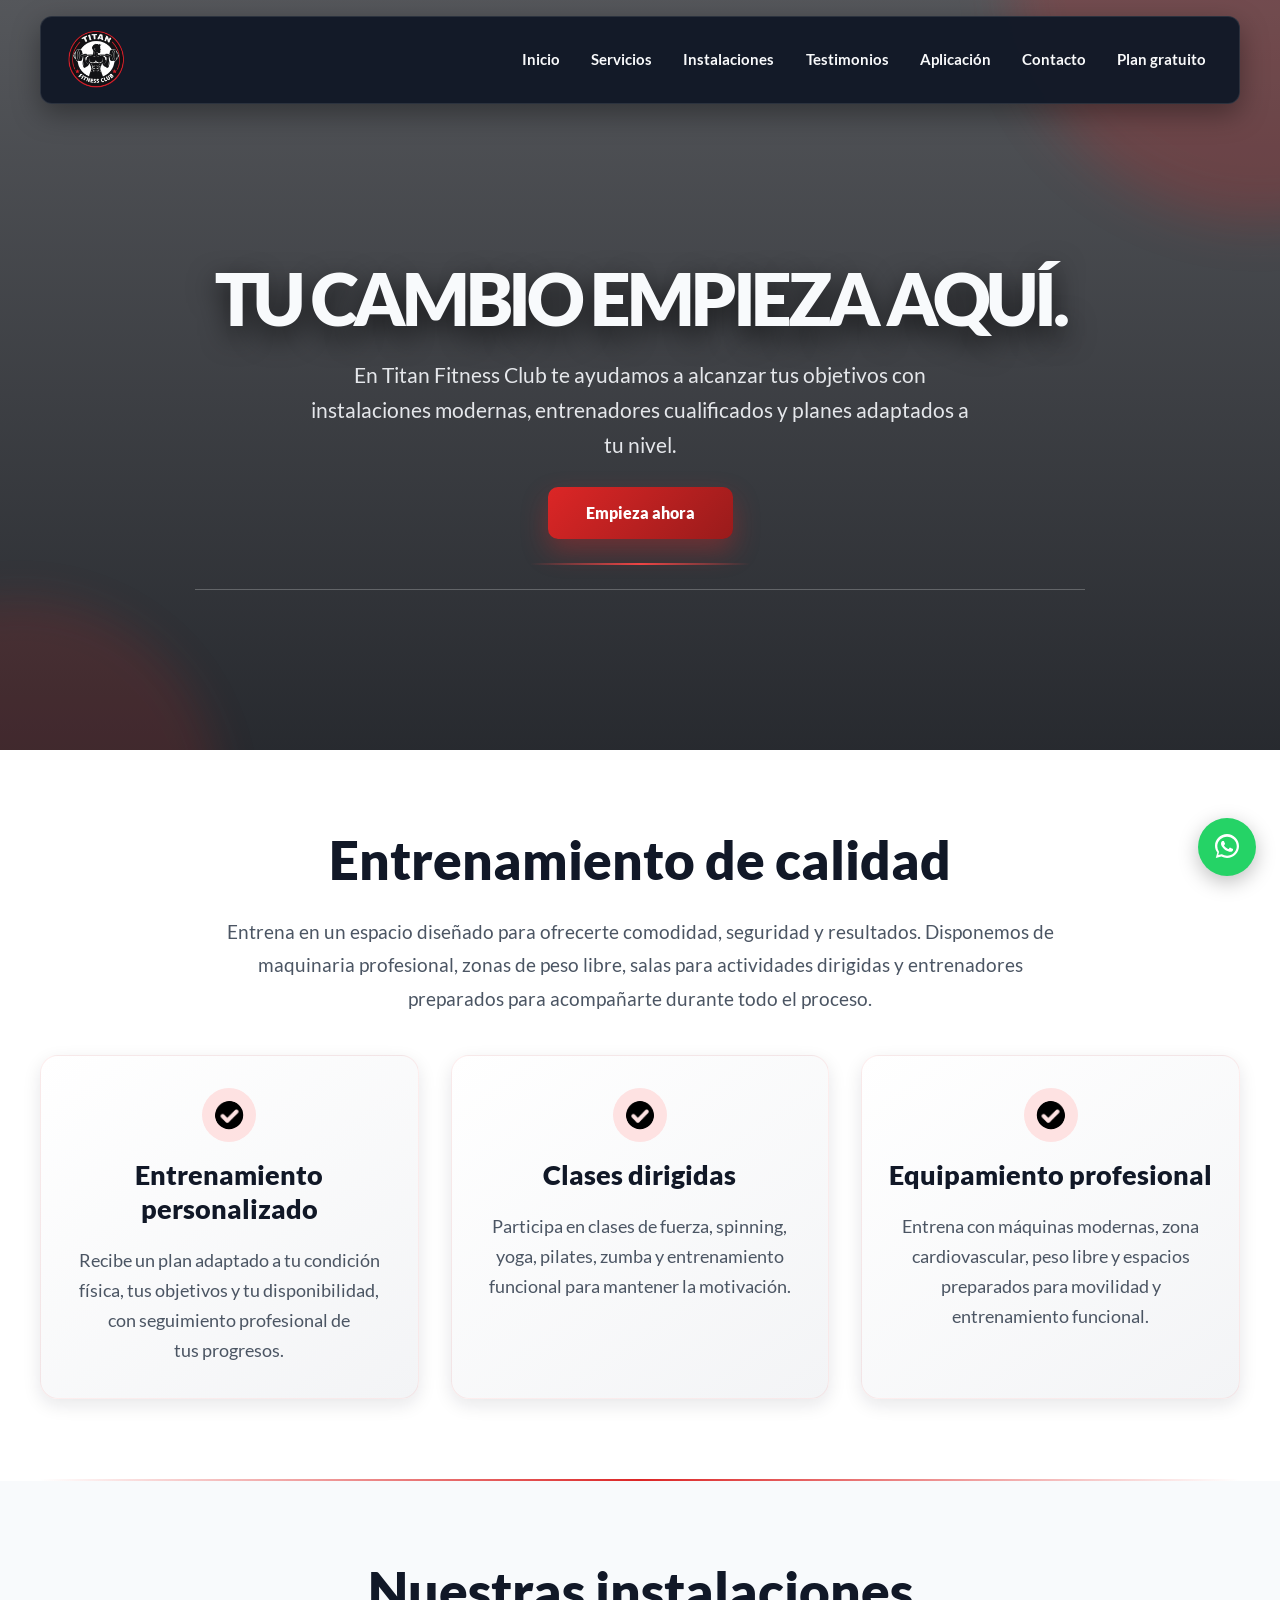
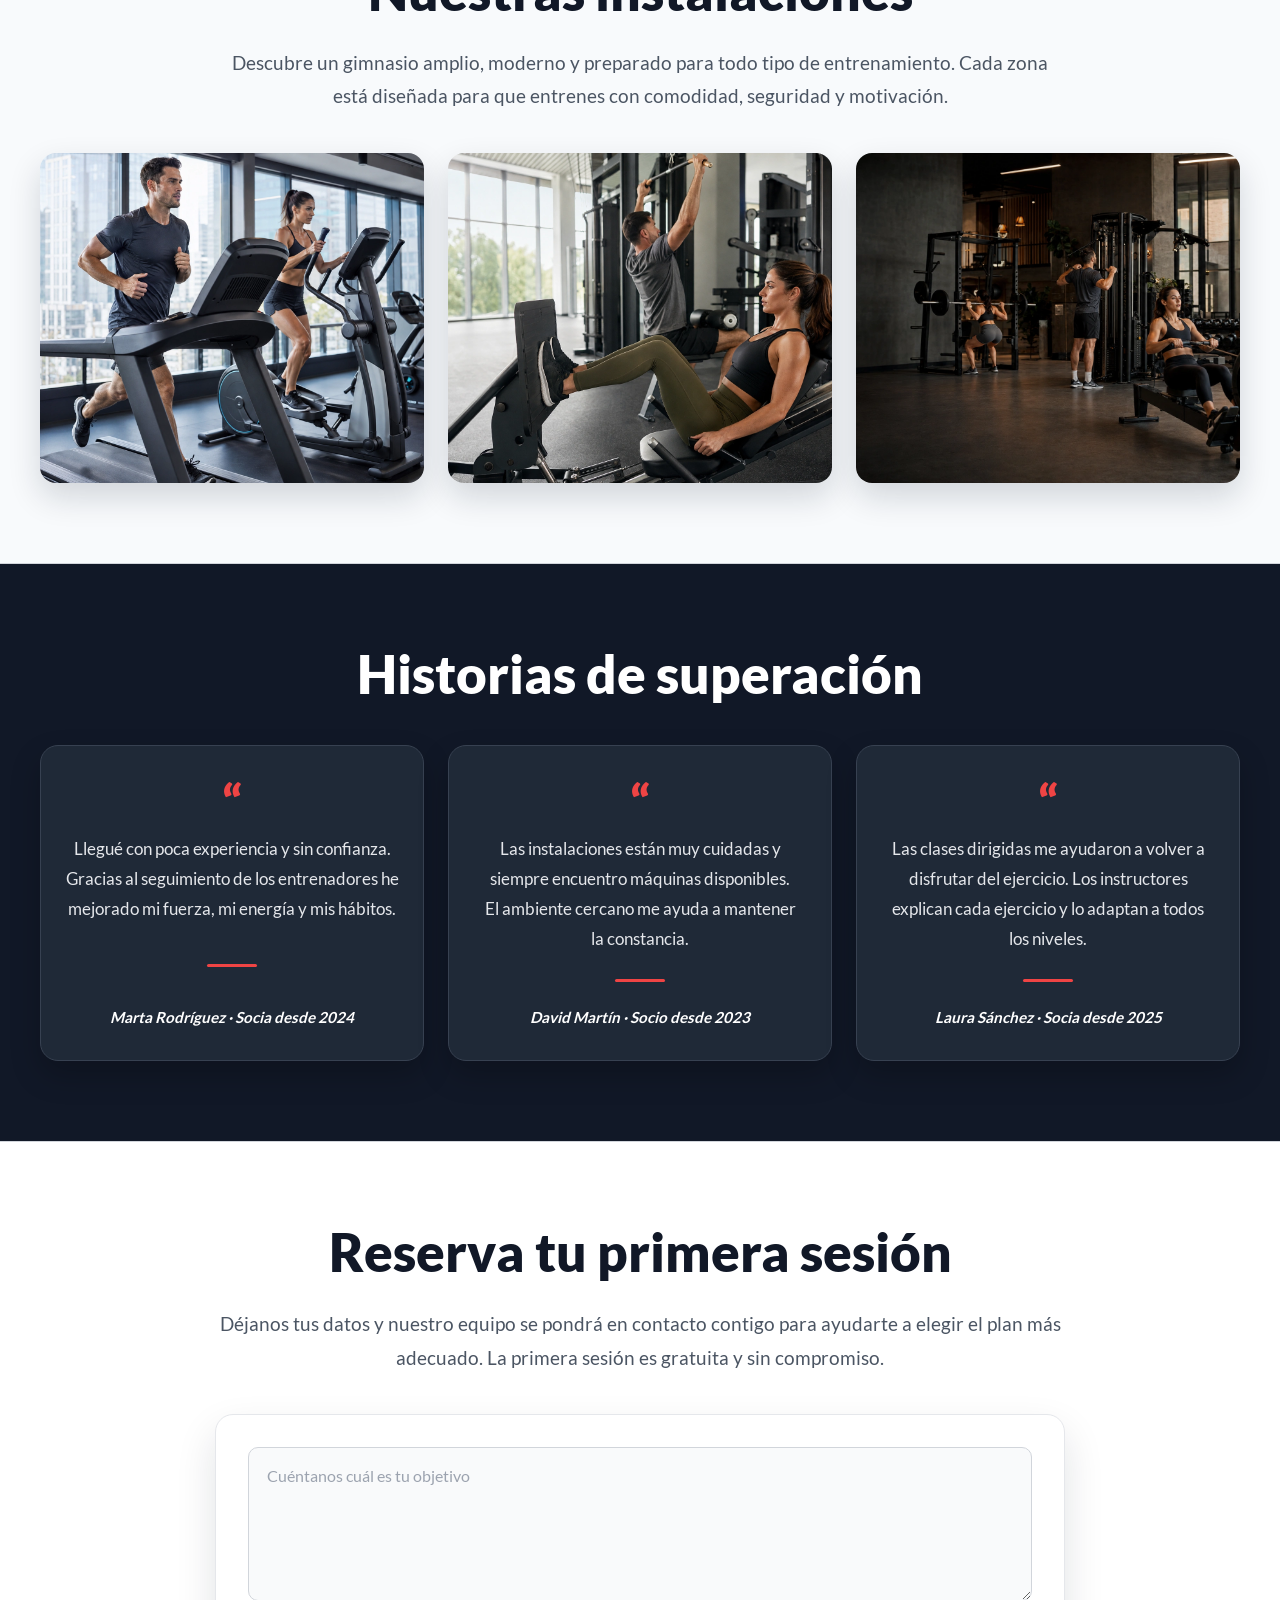
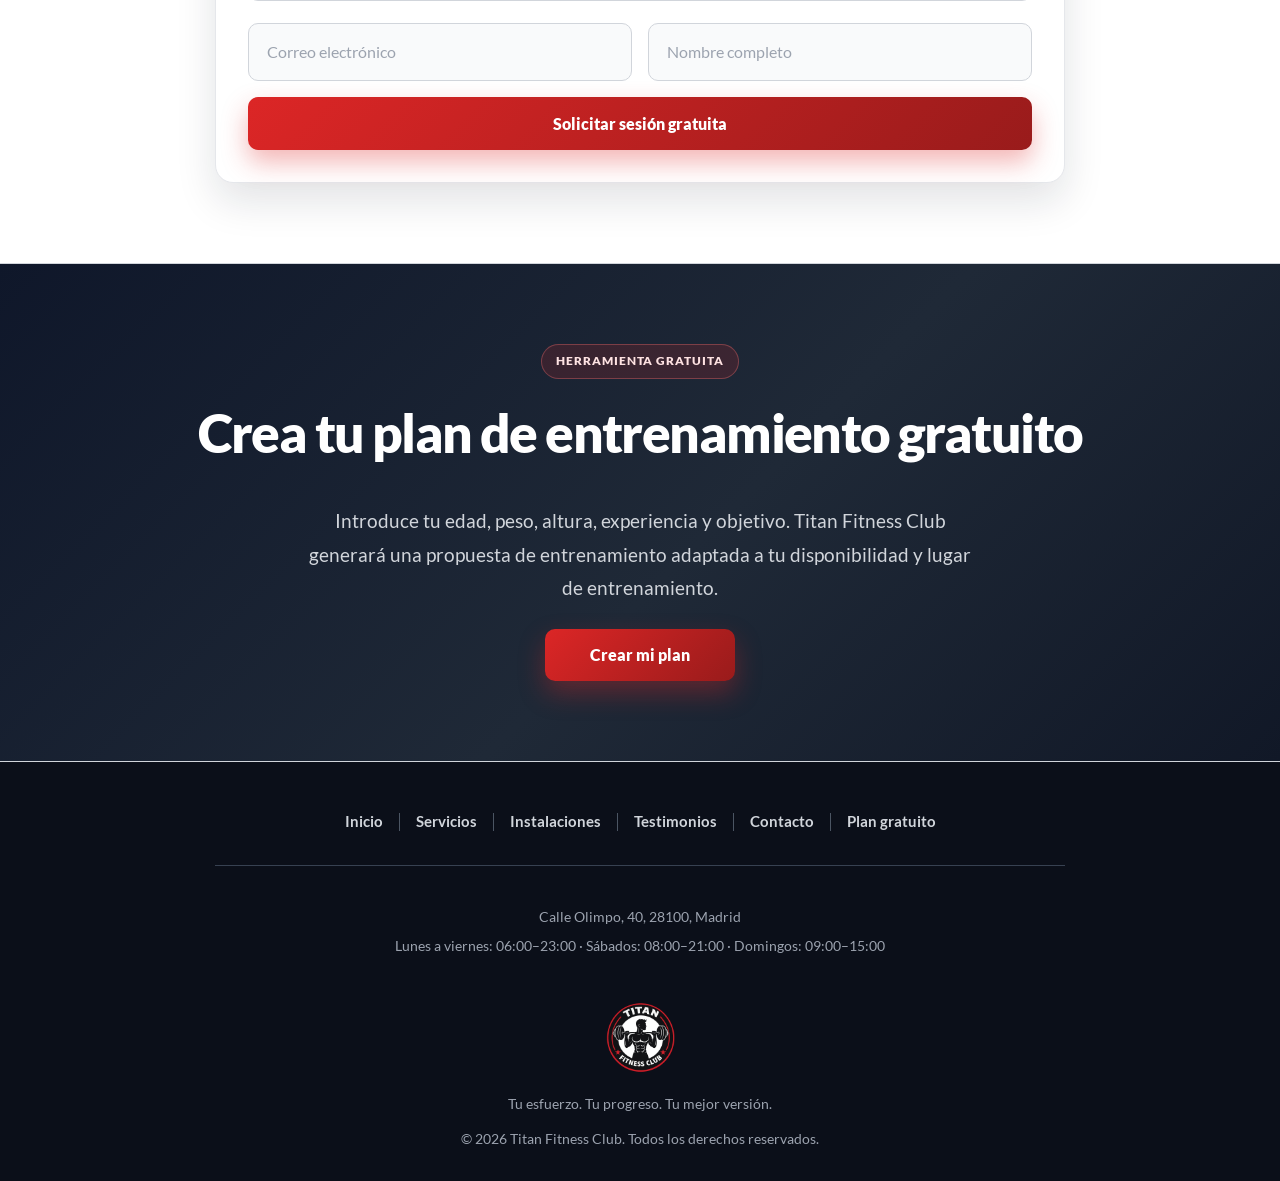
==== commit f0fe1a04: "mejora estetica" ====
--- a/index.html
+++ b/index.html
@@ -7,15 +7,13 @@
 
     <meta name="description"
         content="Titan Fitness Club: gimnasio en Fuenlabrada con entrenamiento personalizado, clases dirigidas y equipamiento profesional.">
-    <link rel="shortcut icon" href="/img/favicon/logo TITAN.ico" type="image/x-icon">
+    <link rel="icon" href="img/favicon/logo TITAN.ico" type="image/x-icon">
 
     <title>Titan Fitness Club</title>
 
-    <link rel="stylesheet" href="/css/generales.css">
-    <link rel="stylesheet" href="/css/style.css">
-    <link rel="stylesheet" href="/css/responsivo.css">
-
-    <link rel="shortcut icon" href="/img/logo/logo-titan.png" type="image/png">
+    <link rel="stylesheet" href="css/generales.css">
+    <link rel="stylesheet" href="css/style.css">
+    <link rel="stylesheet" href="css/responsivo.css">
 </head>
 
 <body>
@@ -26,7 +24,7 @@
 
             <section class="menulog">
                 <a href="#cabecera" aria-label="Ir al inicio">
-                    <img src="/img/logo/logo TITAN.webp" alt="Logotipo de Titan Fitness Club" class="logo">
+                    <img src="img/logo/logo TITAN.webp" alt="Logotipo de Titan Fitness Club" class="logo">
                 </a>
             </section>
 
@@ -57,7 +55,7 @@
         <section class="contenedorTitulos">
 
             <h1 class="tituloWeb">
-                Transforma tu cuerpo, supera tus límites
+                Tu cambio empieza aquí.
             </h1>
 
             <p class="subtitulo">
@@ -104,7 +102,7 @@
                 <section class="bloqueCentral1">
 
                     <figure class="contenedorLogoCheck">
-                        <img src="/img/garrapata.png" alt="" class="imagencheck">
+                        <img src="img/garrapata.png" alt="" class="imagencheck">
 
                         <h3 class="titlecentral">
                             Entrenamiento personalizado
@@ -124,7 +122,7 @@
                 <section class="bloqueCentral1">
 
                     <figure class="contenedorLogoCheck">
-                        <img src="/img/garrapata.png" alt="" class="imagencheck">
+                        <img src="img/garrapata.png" alt="" class="imagencheck">
 
                         <h3 class="titlecentral">
                             Clases dirigidas
@@ -144,7 +142,7 @@
                 <section class="bloqueCentral1">
 
                     <figure class="contenedorLogoCheck">
-                        <img src="/img/garrapata.png" alt="" class="imagencheck">
+                        <img src="img/garrapata.png" alt="" class="imagencheck">
 
                         <h3 class="titlecentral">
                             Equipamiento profesional
@@ -183,13 +181,13 @@
 
             <figure id="contenedorGaleria">
 
-                <img src="/img/Corredores en cinta.webp" alt="Zona de musculación de Titan Fitness Club"
+                <img src="img/Corredores en cinta.webp" alt="Zona de musculación de Titan Fitness Club"
                     class="fotoGaleria" loading="lazy">
 
-                <img src="/img/ejercicios de peso.webp" alt="Zona cardiovascular de Titan Fitness Club"
+                <img src="img/ejercicios de peso.webp" alt="Zona cardiovascular de Titan Fitness Club"
                     class="fotoGaleria" loading="lazy">
 
-                <img src="/img/Ejercicios en máquinas.webp" alt="Sala de clases dirigidas de Titan Fitness Club"
+                <img src="img/Ejercicios en máquinas.webp" alt="Sala de clases dirigidas de Titan Fitness Club"
                     class="fotoGaleria" loading="lazy">
 
             </figure>
@@ -495,7 +493,7 @@
 
         <section class="textoPie">
 
-            <img src="/img/logo/logo TITAN.webp" alt="Logotipo de Titan Fitness Club" class="logoPieC" loading="lazy">
+            <img src="img/logo/logo TITAN.webp" alt="Logotipo de Titan Fitness Club" class="logoPieC" loading="lazy">
 
             <p class="textoPie2">
                 Tu esfuerzo. Tu progreso. Tu mejor versión.
@@ -508,7 +506,7 @@
         </section>
 
     </footer>
-    <script src="/js/app.js" defer></script>
+    <script src="js/app.js" defer></script>
 
 
     <!-- Botón flotante de WhatsApp -->
--- a/css/style.css
+++ b/css/style.css
@@ -24,7 +24,7 @@
             rgb(4 7 13 / 68%),
             rgb(4 7 13 / 86%)
         ),
-        url("/img/gimnasio/portada-gimnasio.jpg")
+        url("../img/gimnasio/portada-gimnasio.jpg")
         center / cover no-repeat;
 
     overflow: clip;
@@ -237,15 +237,20 @@
 
     color: var(--color-white);
 
-    font-size: clamp(2rem, 10vw, 4.8rem);
+    font-size: clamp(2rem, 9vw, 4.8rem);
     font-weight: 900;
-    line-height: 1.05;
+    line-height: 0.96;
+    letter-spacing: -0.06em;
 
     text-align: center;
     text-transform: uppercase;
     text-wrap: balance;
 
-    text-shadow: 0 6px 16px rgb(0 0 0 / 80%);
+    text-shadow: 0 10px 28px rgb(0 0 0 / 70%);
+}
+
+.tituloWeb::first-line {
+    color: #f8fafc;
 }
 
 .subtitulo {
@@ -386,7 +391,7 @@
             #f3f4f6
         );
 
-    border: 1px solid #e5e7eb;
+    border: 1px solid rgb(220 38 38 / 8%);
     border-radius: var(--radius-large);
 
     box-shadow: var(--shadow-small);
@@ -700,21 +705,57 @@
     display: flex;
     flex-direction: column;
     align-items: center;
+    justify-content: center;
+    text-align: center;
 
     background:
         linear-gradient(
             135deg,
-            var(--color-dark-soft),
-            var(--color-surface-dark)
+            #0f172a 0%,
+            var(--color-surface-dark) 55%,
+            #111827 100%
         );
+}
+
+.presentacionPlanificador {
+    width: min(100%, 900px);
+
+    display: flex;
+    flex-direction: column;
+    align-items: center;
+    justify-content: center;
+    gap: 1.5rem;
+
+    text-align: center;
+}
+
+.etiquetaPlanificador {
+    width: fit-content;
+    padding: 0.45rem 0.85rem;
+
+    display: inline-flex;
+    align-items: center;
+
+    color: #fee2e2;
+
+    font-size: 0.78rem;
+    font-weight: 800;
+    letter-spacing: 0.08em;
+    text-transform: uppercase;
+
+    background-color: rgb(220 38 38 / 16%);
+    border: 1px solid rgb(248 113 113 / 35%);
+    border-radius: var(--radius-round);
 }
 
 .tituloApp {
     color: var(--color-white);
+    letter-spacing: -0.03em;
 }
 
 .textoApp {
     color: #d1d5db;
+    max-width: 720px;
 }
 
 .formularioApp {
@@ -727,6 +768,8 @@
 
 .botonApp {
     min-width: 190px;
+    margin-inline: auto;
+    display: inline-flex;
 }
 
 /* =========================================================
@@ -828,156 +871,10 @@
 
     text-align: center;
 }
-/* =========================================================
-   PLANIFICADOR DE ENTRENAMIENTO
-========================================================= */
-
-.presentacionPlanificador {
-    width: min(100%, 900px);
-    margin-inline: auto;
-
-    display: flex;
-    flex-direction: column;
-    align-items: center;
-    gap: 1.5rem;
-}
-
-.etiquetaPlanificador {
-    width: fit-content;
-    padding: 0.45rem 0.85rem;
-
-    display: inline-flex;
-    align-items: center;
-
-    color: #fecaca;
-
-    font-size: 0.8rem;
-    font-weight: 800;
-    letter-spacing: 0.08em;
-    text-transform: uppercase;
-
-    background-color: rgb(220 38 38 / 16%);
-    border: 1px solid rgb(248 113 113 / 35%);
-    border-radius: var(--radius-round);
-}
-
-#planificador {
-    width: 100%;
-    padding: 4rem 1rem;
-
-    background:
-        linear-gradient(
-            180deg,
-            #f8fafc 0%,
-            #ffffff 100%
-        );
-}
-
-.cabeceraPlanificador {
-    width: min(100%, 900px);
-    margin-inline: auto;
-
-    display: flex;
-    flex-direction: column;
-    align-items: center;
-    gap: 1rem;
-
-    text-align: center;
-}
-
-.cabeceraPlanificador .etiquetaPlanificador {
-    color: var(--color-primary-dark);
-    background-color: var(--color-primary-light);
-    border-color: #fecaca;
-}
-
-.aplicacionPlanificador {
-    width: min(100%, var(--container-width));
-    margin: 3rem auto 0;
-}
-
-#formularioPlan {
-    width: 100%;
-    padding: clamp(1.25rem, 4vw, 2.5rem);
-
-    background-color: var(--color-white);
-    border: 1px solid #e5e7eb;
-    border-radius: var(--radius-large);
-
-    box-shadow: var(--shadow-medium);
-}
-
-.encabezadoFormularioPlan {
-    margin-bottom: 2rem;
-}
-
-.encabezadoFormularioPlan h3 {
-    color: var(--color-text);
-
-    font-size: clamp(1.4rem, 4vw, 2rem);
-    font-weight: 900;
-}
-
-.encabezadoFormularioPlan p {
-    margin-top: 0.5rem;
-
-    color: var(--color-text-soft);
-    line-height: 1.6;
-}
-
-.erroresFormulario {
-    margin-bottom: 1.5rem;
-    padding: 1rem 1.25rem;
-
-    color: #7f1d1d;
-
-    background-color: #fef2f2;
-    border: 1px solid #fecaca;
-    border-radius: var(--radius-medium);
-}
-
-.erroresFormulario strong {
-    display: block;
-    margin-bottom: 0.5rem;
-}
-
-.erroresFormulario ul {
-    padding-left: 1.25rem;
-    list-style: disc;
-}
-
-.erroresFormulario li + li {
-    margin-top: 0.25rem;
-}
-
-.rejillaFormulario {
-    display: grid;
-    grid-template-columns: 1fr;
-    gap: 1.25rem;
-}
-
-.grupoFormulario {
-    min-width: 0;
-
-    display: flex;
-    flex-direction: column;
-    gap: 0.5rem;
-}
-
-.grupoFormulario label,
-.grupoFormulario legend {
-    color: var(--color-text);
-
-    font-size: 0.95rem;
-    font-weight: 800;
-}
-
-.grupoFormulario label span[aria-hidden="true"] {
-    color: var(--color-primary);
-}
 
 .grupoFormulario small {
     color: var(--color-text-soft);
+
     font-size: 0.78rem;
     line-height: 1.4;
 }
--- a/css/responsivo.css
+++ b/css/responsivo.css
@@ -32,9 +32,13 @@
         font-size: 1.75rem;
     }
 
-    .botonInicio,
+    .botonInicio {
+        width: 100%;
+    }
+
     .botonApp {
         width: 100%;
+        justify-content: center;
     }
 
     #formularioContactanos {
@@ -261,52 +265,6 @@
 }
 
 /* =========================================================
-   ESCRITORIO GRANDE
-========================================================= */
-
-@media screen and (min-width: 1280px) {
-    #cabecera {
-        min-height: 90svh;
-    }
-
-    .contenedorTitulos {
-        min-height: 80svh;
-    }
-
-    .menu1 a {
-        padding-inline: 1rem;
-    }
-
-    .fotoGaleria {
-        height: 360px;
-    }
-}
-
-/* =========================================================
-   PANTALLAS MUY GRANDES
-========================================================= */
-
-@media screen and (min-width: 1536px) {
-    #cabecera {
-        min-height: 95svh;
-    }
-
-    .contenedorTitulos {
-        min-height: 85svh;
-    }
-
-    .tituloWeb {
-        max-width: 1050px;
-        font-size: 5rem;
-    }
-
-    .subtitulo {
-        max-width: 760px;
-        font-size: 1.35rem;
-    }
-}
-
-/* =========================================================
    MÓVIL EN HORIZONTAL
 ========================================================= */
 
